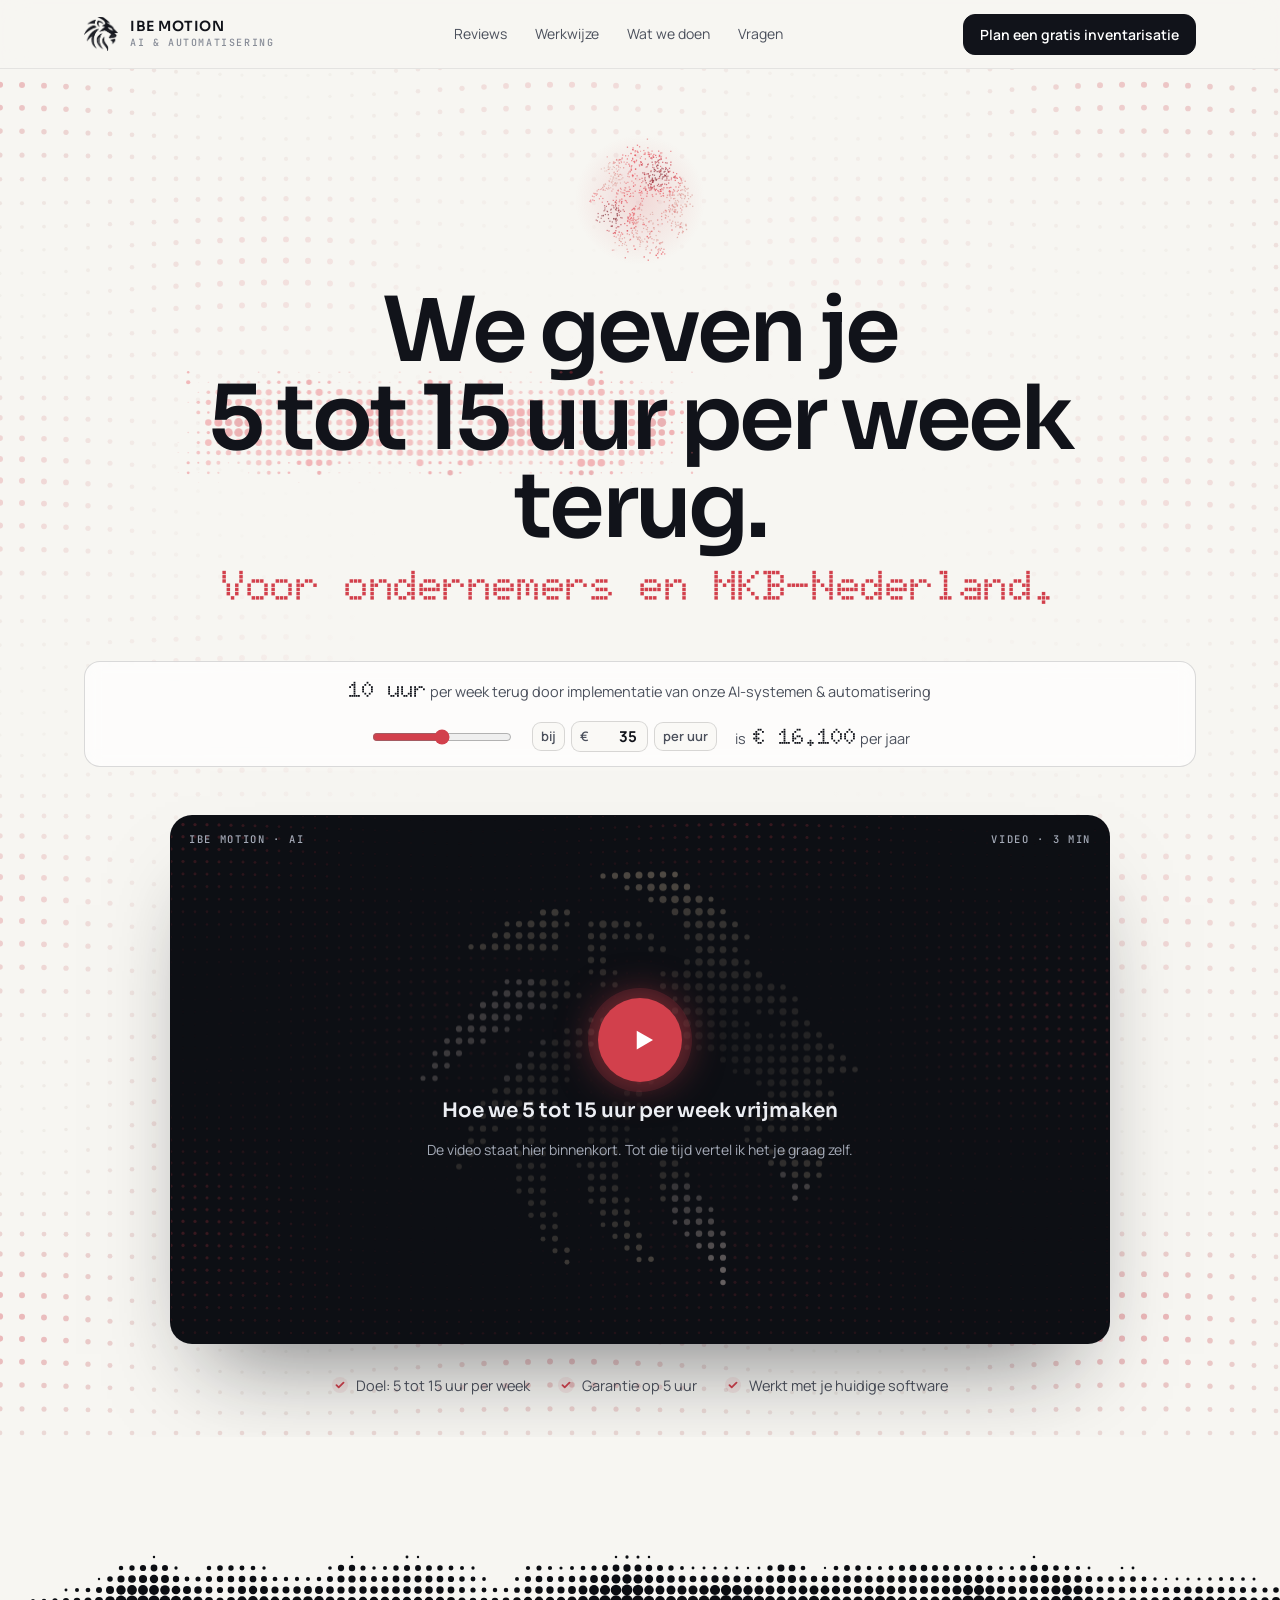
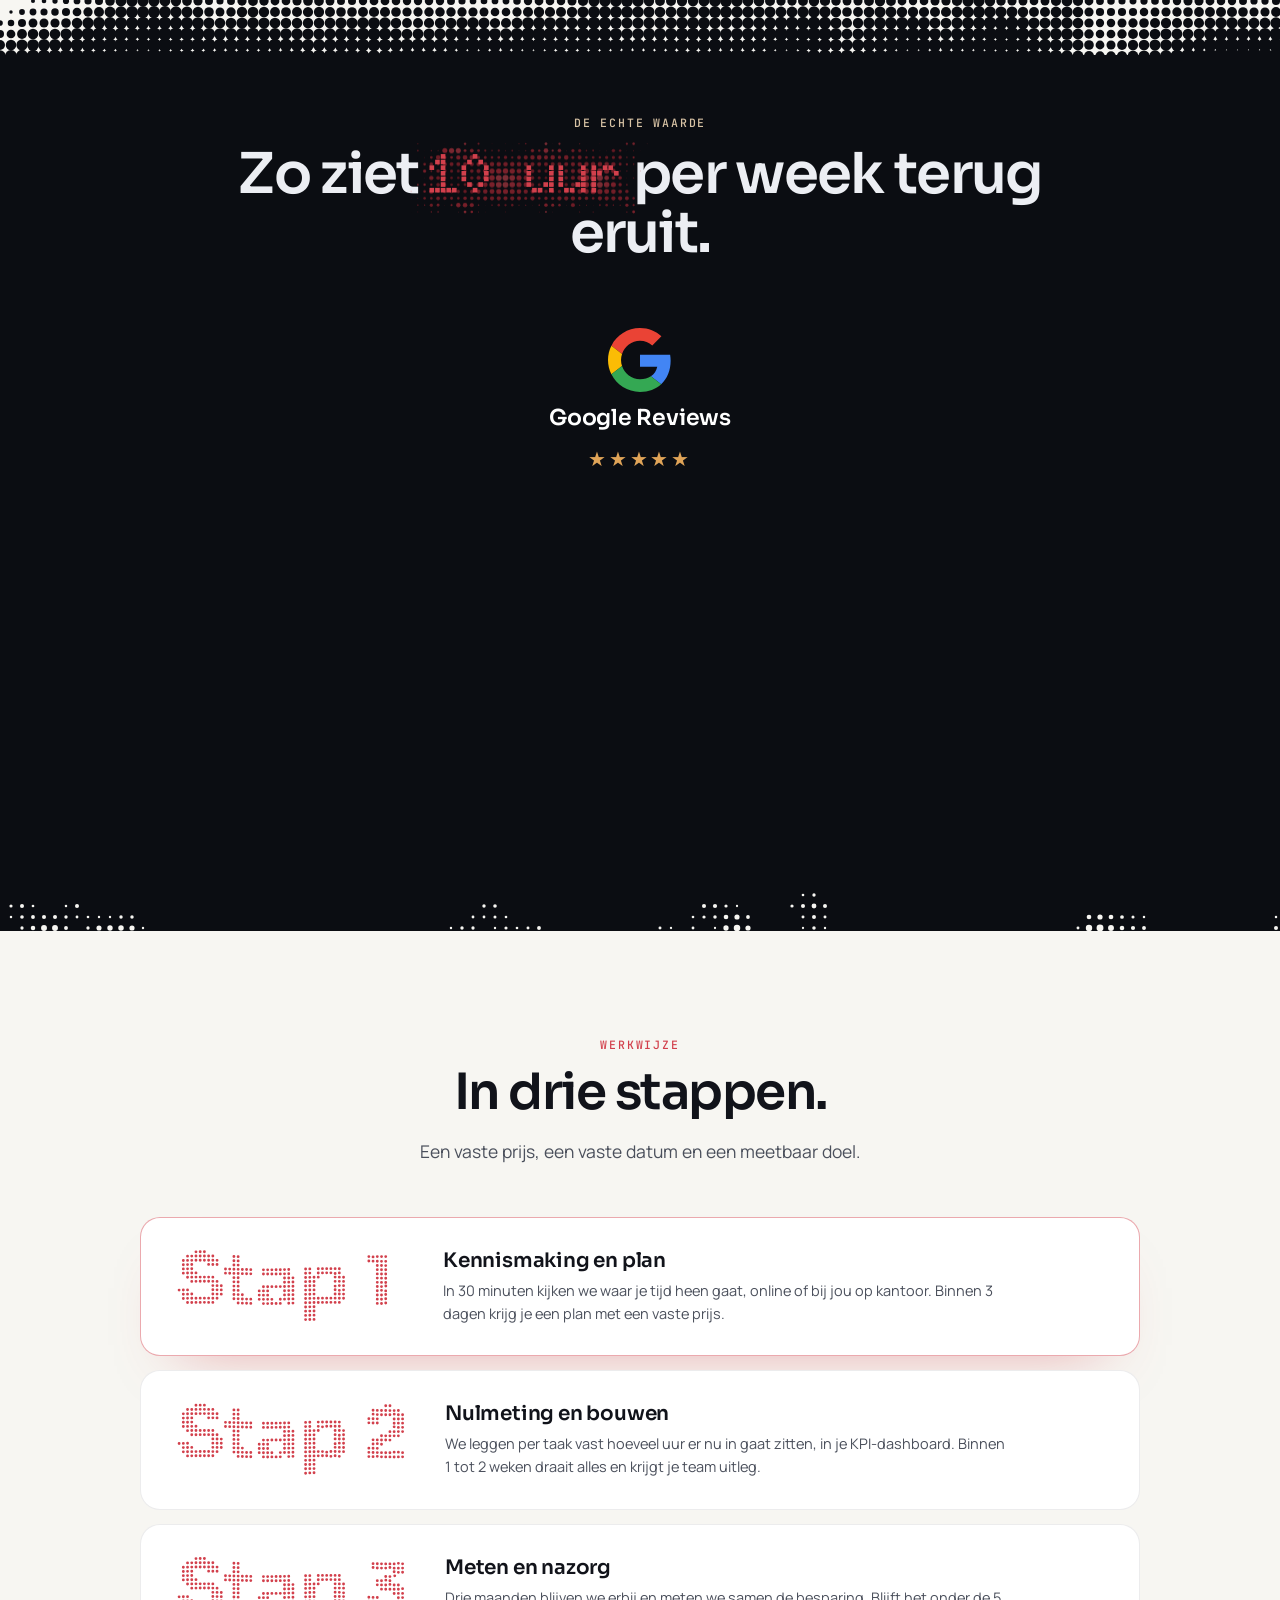
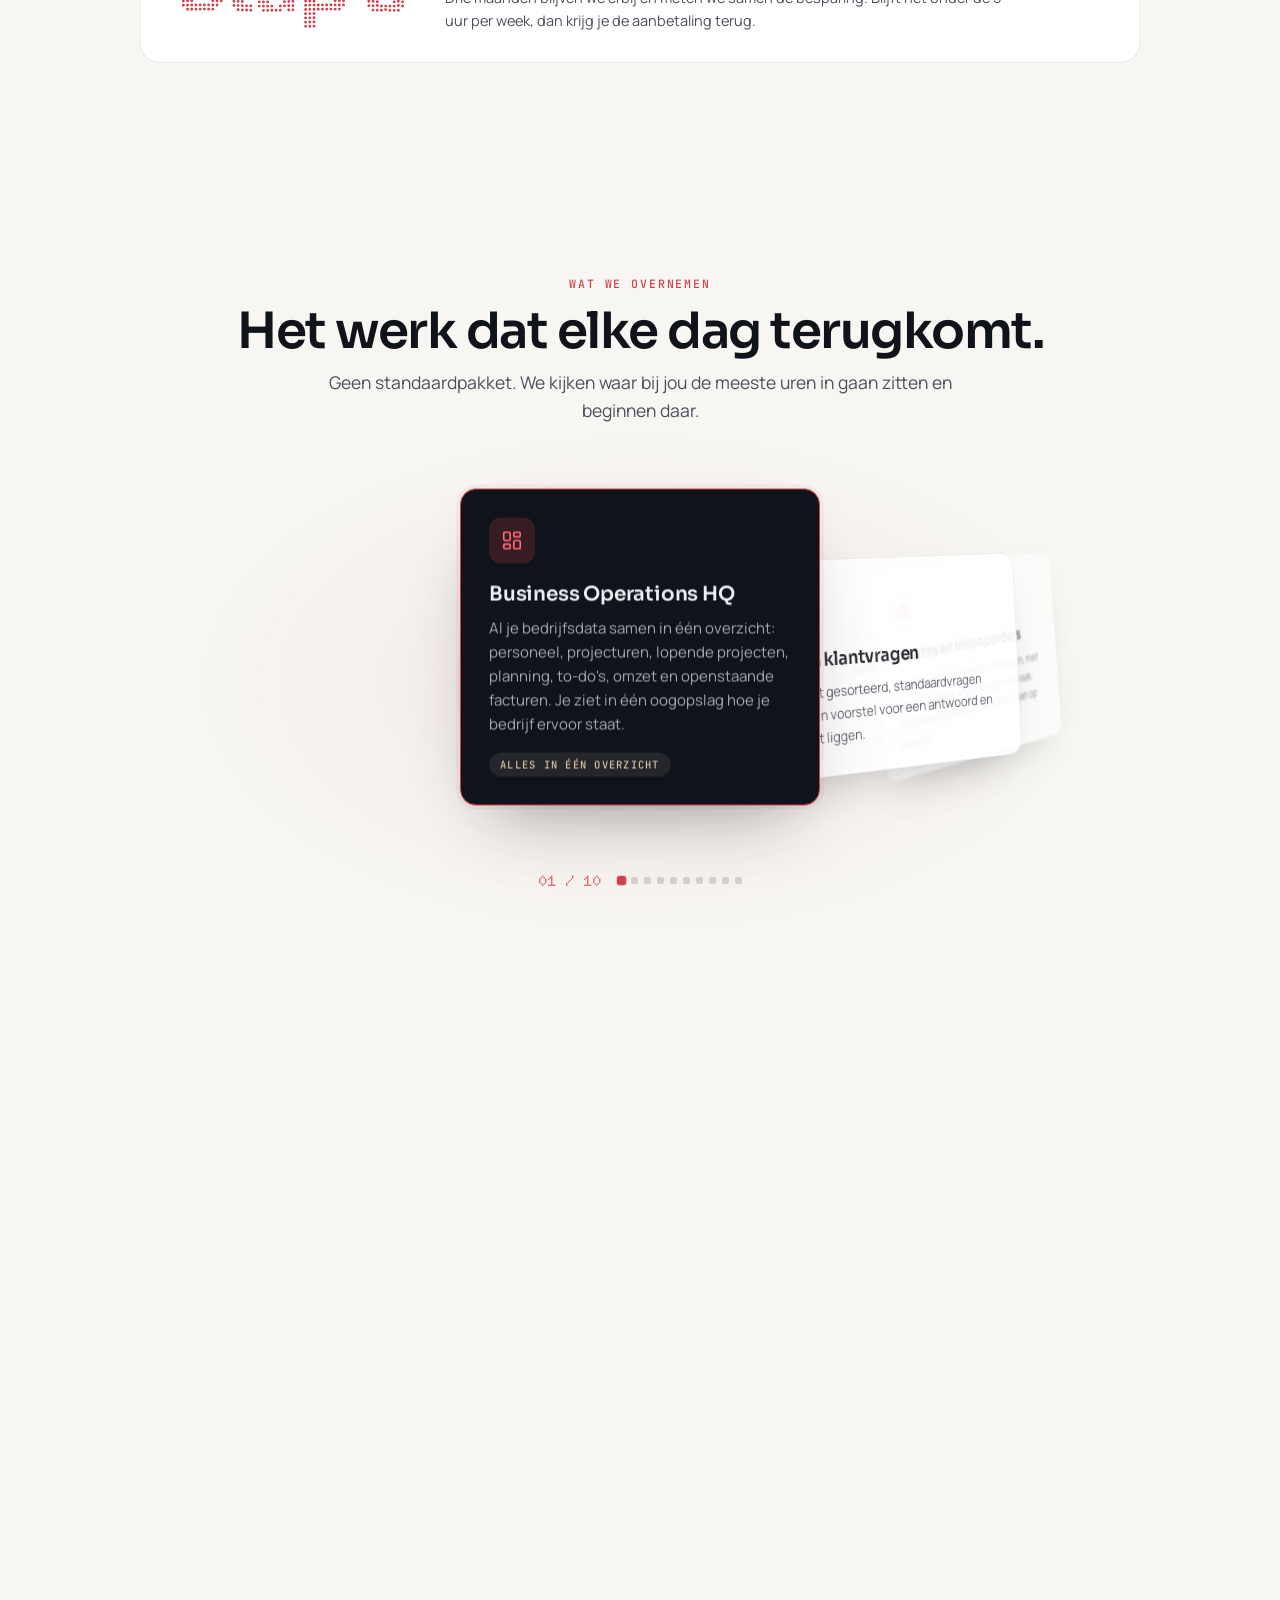
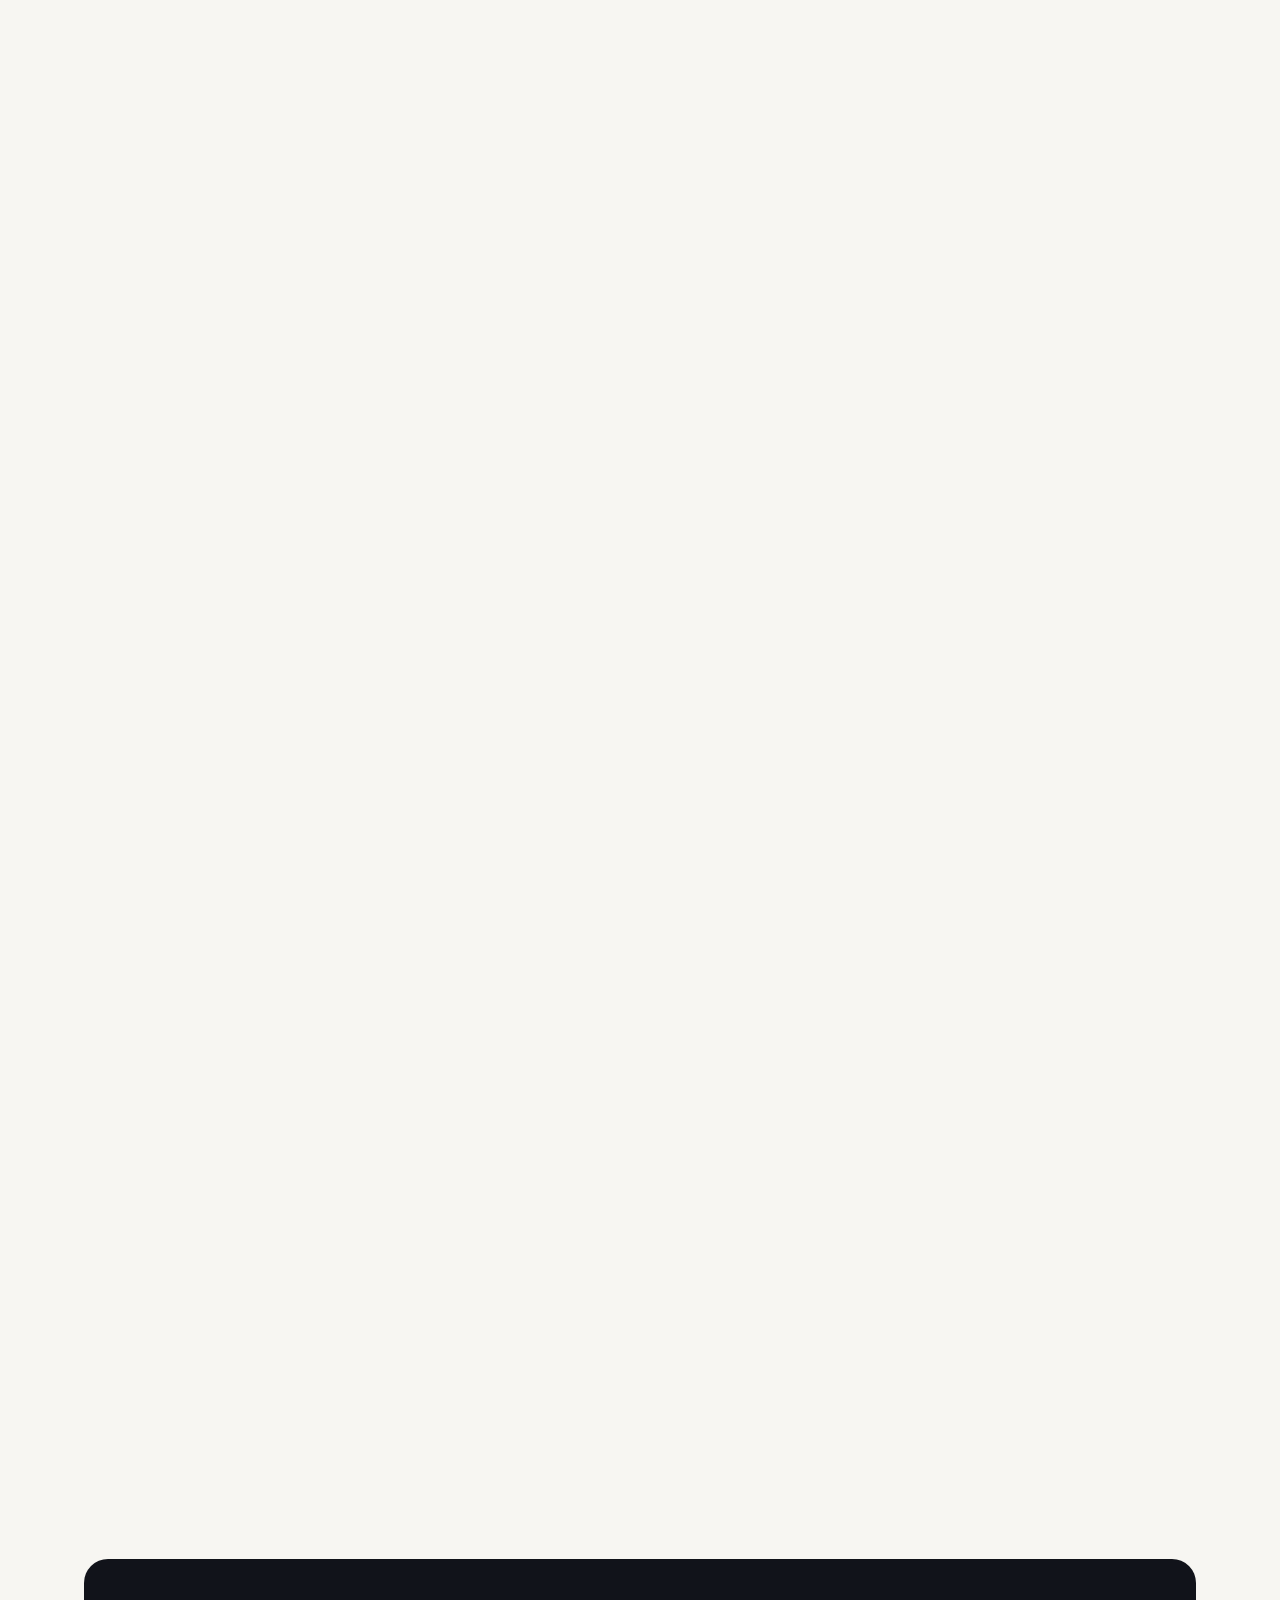
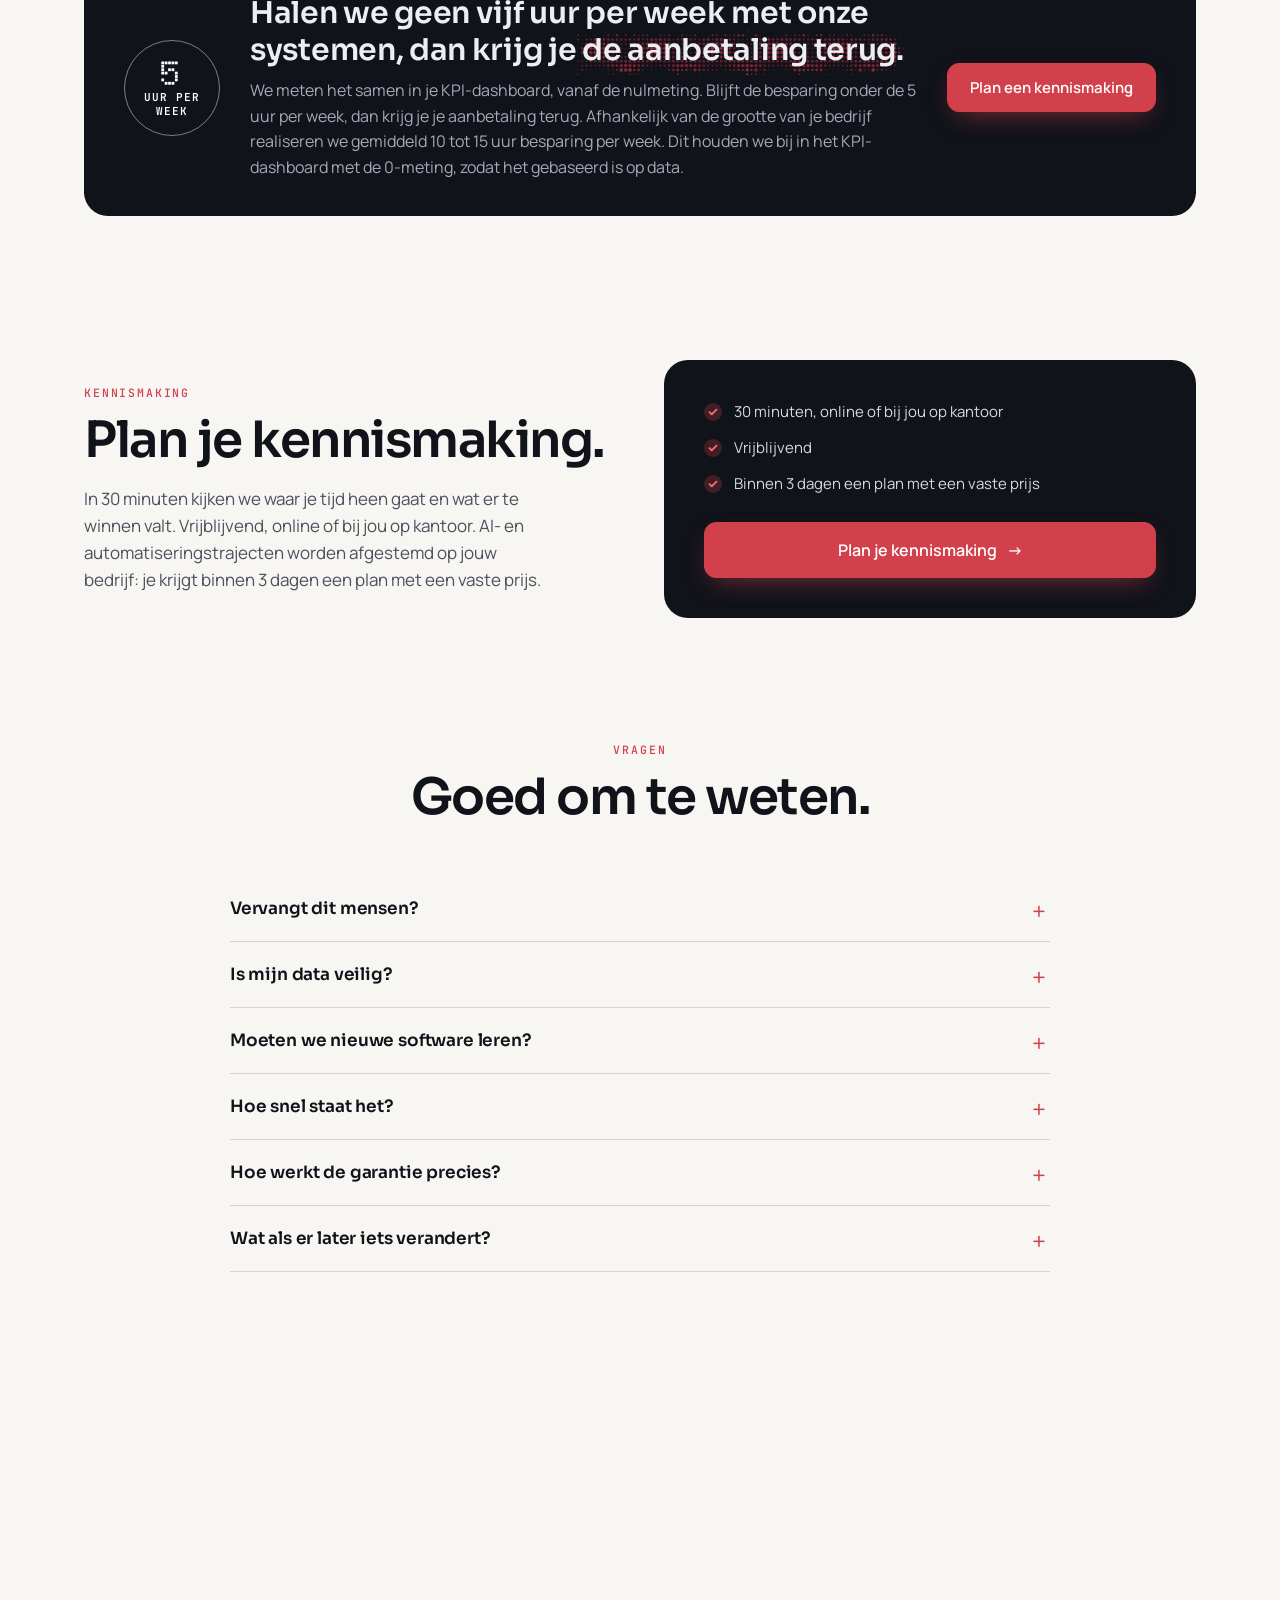
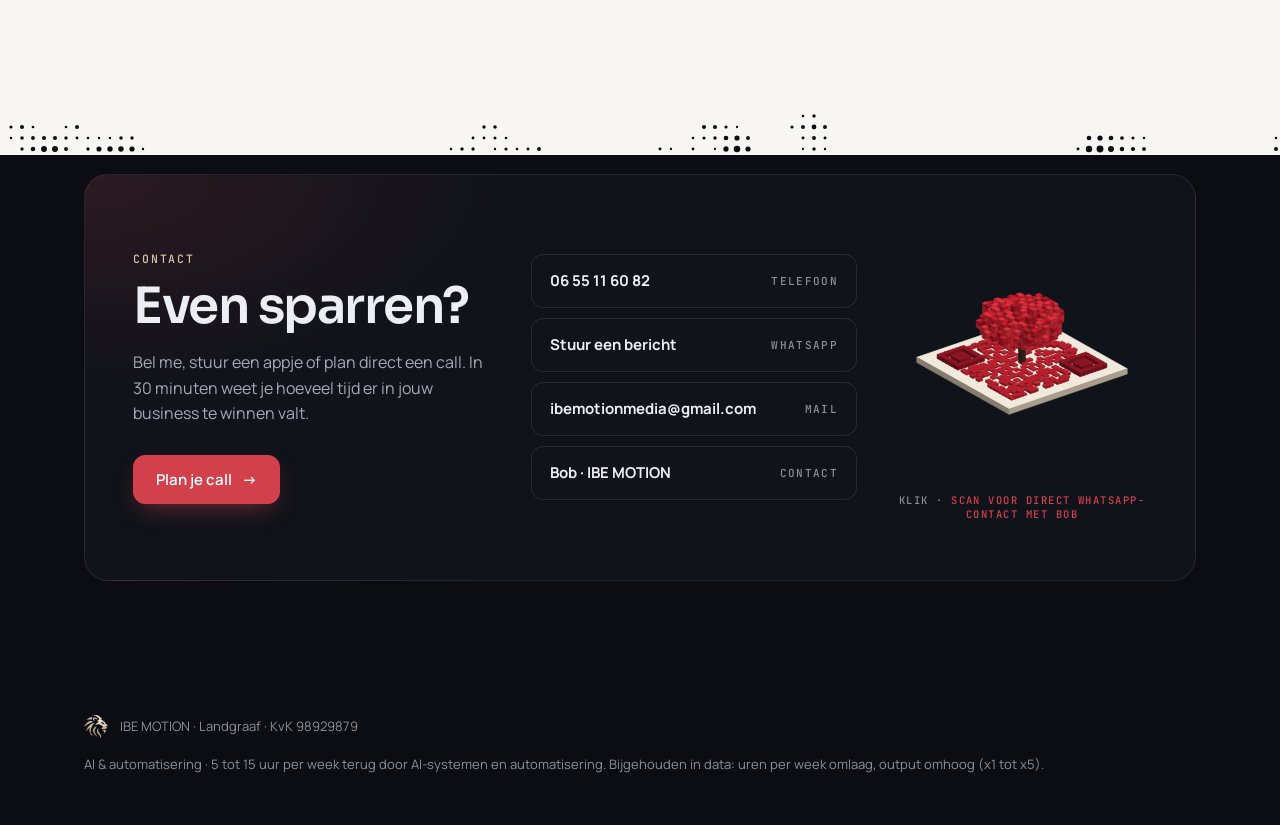
==== ai-preview-2/index.html @ b1b49314 "Preview AI-site variant 1 en 2 (feedback 4 nov)" ====
<!doctype html>
<html lang="nl">
<head>
  <meta charset="utf-8">
  <meta name="robots" content="noindex, nofollow">
  <meta name="viewport" content="width=device-width, initial-scale=1">
  <title data-i="t.title">AI &amp; automatisering · IBE MOTION</title>
  <meta name="description" data-i-attr="content:t.desc" content="We geven je 5 tot 15 uur per week terug, anders betaal je ons niks. IBE MOTION neemt het terugkerende werk op de computer over voor ondernemers en MKB-Nederland.">
  <link rel="icon" type="image/png" href="assets/favicon.png">
  <link rel="apple-touch-icon" href="assets/apple-touch-icon.png">
  <link rel="preconnect" href="https://fonts.googleapis.com">
  <link rel="preconnect" href="https://fonts.gstatic.com" crossorigin>
  <link href="https://fonts.googleapis.com/css2?family=Sora:wght@400;500;600;700&family=Manrope:wght@400;500;600;700&family=Doto:wght@600;800;900&family=JetBrains+Mono:wght@500;600&display=swap" rel="stylesheet">
  <link rel="stylesheet" href="css/ai.css?v=20261104b">
  <link rel="stylesheet" href="css/ibe-form.css?v=20261104b">
  <link rel="stylesheet" href="css/ibe-fx.css?v=20261104b">
</head>
<body>

<nav class="nav">
  <div class="wrap">
    <a class="brand" href="#top" data-land><img src="assets/lion-ink.png" alt=""><span><b>IBE MOTION</b><small data-i="nav.sub">AI &amp; automatisering</small></span></a>
    <div class="nav-links">
      <a href="#waarde">Reviews</a><a href="#werkwijze">Werkwijze</a><a href="#wat">Wat we doen</a><a href="#faq">Vragen</a>
    </div>
    <div class="nav-r">
      <a class="btn primary cta-pulse" href="#start" id="nav-cta" data-land data-i="nav.cta">Plan een gratis inventarisatie</a>
    </div>
  </div>
</nav>

<header class="hero" id="top">
  <canvas id="hero-dots" aria-hidden="true"></canvas>
  <div class="wrap">
    <div class="ibe-morph hero-morph" id="hero-morph" title="Klik voor de volgende vorm" data-i-attr="title:hero.morph" aria-hidden="true"></div>
    <h1 data-i="hero.h1">We geven je <span class="hl">5 tot 15 uur</span> per week terug.</h1>
    <span class="h1b" data-i="hero.h1b">Voor ondernemers en <span style="white-space:nowrap">MKB-Nederland.</span></span>
    <div class="worth" data-land>
      <span class="w-l" data-i="hero.worthL"><b id="w-h">10 uur</b> per week terug door implementatie van onze AI-systemen &amp; automatisering</span>
      <input type="range" min="5" max="15" value="10" id="w-r" aria-label="Uren per week" data-i-attr="aria-label:hero.worthAria" autocomplete="off">
      <label class="w-rate"><span data-i="hero.at">bij</span> <span>€ <input type="number" id="w-rate" value="35" min="0" step="1" inputmode="decimal" autocomplete="off" aria-label="Uurloon in euro" data-i-attr="aria-label:hero.rateAria"></span> <span data-i="hero.perHour">per uur</span></label>
      <span class="w-v" data-i="hero.worthV">is <b id="w-v">€ 16.100</b> per jaar</span>
    </div>
    <div class="vsl" id="vsl" data-land>
      <canvas id="vsl-dots" aria-hidden="true"></canvas>
      <span class="corner">IBE MOTION · AI</span><span class="corner r" id="vsl-len">Video · 3 min</span>
      <div class="vsl-in">
        <button class="play" id="vsl-play" aria-label="Video afspelen" data-i-attr="aria-label:vsl.aria"><svg width="30" height="30" viewBox="0 0 24 24" fill="#fff"><path d="M7 4.5v15l13-7.5z"/></svg></button>
        <b data-i="vsl.title">Hoe we 5 tot 15 uur per week vrijmaken</b>
        <small id="vsl-sub" data-i="vsl.sub">De video staat hier binnenkort. Tot die tijd vertel ik het je graag zelf.</small>
      </div>
    </div>
    <div class="trust">
      <span data-i="trust.1">Doel: 5 tot 15 uur per week</span><span data-i="trust.2">Garantie op 5 uur</span><span data-i="trust.3">Werkt met je huidige software</span>
    </div>
  </div>
</header>

<canvas class="fx-dither" data-top="#f7f6f2" data-bottom="#0b0d12" aria-hidden="true"></canvas>
<section class="dark reviews-sec" id="waarde">
  <div class="wrap">
    <div class="head center rv">
      <p class="kicker" data-i="wk.kicker">De echte waarde</p>
      <h2 class="wk-title" data-i="wk.title">Zo ziet <span class="hl"><em>10 uur</em></span> per week terug eruit.</h2>
    </div>
  </div>
  <!-- Drie rijen reviews die langzaam langsschuiven (links, rechts, links). Inhoud uit js/config.js (reviews), anders voorbeelden. -->
  <div class="reviews" id="reviews" aria-label="Reviews van klanten" data-i-attr="aria-label:rv.aria"></div>
</section>
<canvas class="fx-dither rise" data-mode="rise" data-top="#0b0d12" data-bottom="#f7f6f2" aria-hidden="true"></canvas>

<!-- Variant 2: drie stappen. "Stap 1/2/3" staat als tekst in de HTML en wordt met beweging aan door rode dots gevormd -->
<section id="werkwijze">
  <div class="wrap">
    <div class="head center rv">
      <p class="kicker">Werkwijze</p>
      <h2>In drie stappen.</h2>
      <p class="sub">Een vaste prijs, een vaste datum en een meetbaar doel.</p>
    </div>
    <div class="tiers simple" id="tiers">
      <canvas class="tiers-cv" aria-hidden="true"></canvas>
      <div class="tiers-rail" aria-hidden="true"><i></i></div>
      <div class="tier now">
        <span class="t-node" aria-hidden="true">1</span>
        <div class="t-price"><b class="t-amt">Stap 1</b></div>
        <div class="t-info">
          <h3>Kennismaking en plan</h3>
          <p class="t-d">In 30 minuten kijken we waar je tijd heen gaat, online of bij jou op kantoor. Binnen 3 dagen krijg je een plan met een vaste prijs.</p>
        </div>
      </div>
      <div class="tier">
        <span class="t-node" aria-hidden="true">2</span>
        <div class="t-price"><b class="t-amt">Stap 2</b></div>
        <div class="t-info">
          <h3>Nulmeting en bouwen</h3>
          <p class="t-d">We leggen per taak vast hoeveel uur er nu in gaat zitten, in je KPI-dashboard. Binnen 1 tot 2 weken draait alles en krijgt je team uitleg.</p>
        </div>
      </div>
      <div class="tier">
        <span class="t-node" aria-hidden="true">3</span>
        <div class="t-price"><b class="t-amt">Stap 3</b></div>
        <div class="t-info">
          <h3>Meten en nazorg</h3>
          <p class="t-d">Drie maanden blijven we erbij en meten we samen de besparing. Blijft het onder de 5 uur per week, dan krijg je de aanbetaling terug.</p>
        </div>
      </div>
    </div>
  </div>
</section>

<!-- Wat we overnemen: zonder JS (of met minder beweging) een gewoon raster, anders een draaiende ring die met het scrollen meedraait -->
<section id="wat" class="ring-sec">
  <div class="ring-pin">
    <div class="wrap">
      <div class="head center rv">
        <p class="kicker" data-i="wat.kicker">Wat we overnemen</p>
        <h2 data-i="wat.title">Het werk dat elke dag terugkomt.</h2>
        <p class="sub" data-i="wat.sub">Geen standaardpakket. We kijken waar bij jou de meeste uren in gaan zitten en beginnen daar.</p>
      </div>
      <div class="ring" id="ring">
        <div class="grid g3 ring-cards">
          <div class="card hq rv"><div class="ico"><svg viewBox="0 0 24 24" fill="none" stroke="currentColor" stroke-width="1.8"><rect x="3" y="3" width="7" height="9" rx="1.5"/><rect x="14" y="3" width="7" height="5" rx="1.5"/><rect x="14" y="12" width="7" height="9" rx="1.5"/><rect x="3" y="16" width="7" height="5" rx="1.5"/></svg></div><h3>Business Operations HQ</h3><p data-i="wat.hq">Al je bedrijfsdata samen in één overzicht: personeel, projecturen, lopende projecten, planning, to-do's, omzet en openstaande facturen. Je ziet in één oogopslag hoe je bedrijf ervoor staat.</p><span class="tag" data-i="wat.hqTag">Alles in één overzicht</span></div>
          <div class="card rv"><div class="ico"><svg viewBox="0 0 24 24" fill="none" stroke="currentColor" stroke-width="1.8"><rect x="3" y="5" width="18" height="14" rx="2"/><path d="m3 7 9 6 9-6"/></svg></div><h3 data-i="wat.mailT">Mail en klantvragen</h3><p data-i="wat.mail">Mail wordt gesorteerd, standaardvragen krijgen een voorstel voor een antwoord en niets blijft liggen.</p></div>
          <div class="card rv"><div class="ico"><svg viewBox="0 0 24 24" fill="none" stroke="currentColor" stroke-width="1.8"><path d="M14 3H6a2 2 0 0 0-2 2v14a2 2 0 0 0 2 2h12a2 2 0 0 0 2-2V9z"/><path d="M14 3v6h6M8 13h8M8 17h5"/></svg></div><h3 data-i="wat.offT">Offertes en inkooporders</h3><p data-i="wat.off">Van aanvraag naar offerte in minuten, met de juiste prijzen en jullie eigen opmaak. Inkooporders bij je leveranciers staan op tijd klaar.</p></div>
          <div class="card rv"><div class="ico"><svg viewBox="0 0 24 24" fill="none" stroke="currentColor" stroke-width="1.8"><path d="M4 19V5M4 19h16M8 15l3-4 3 2 5-6"/></svg></div><h3 data-i="wat.admT">Administratie en facturen</h3><p data-i="wat.adm">Bonnetjes, facturen en betalingen worden verwerkt en klaargezet in je boekhouding.</p></div>
          <div class="card rv"><div class="ico"><svg viewBox="0 0 24 24" fill="none" stroke="currentColor" stroke-width="1.8"><rect x="3" y="4" width="18" height="17" rx="2"/><path d="M3 9h18M8 2v4M16 2v4"/></svg></div><h3 data-i="wat.planT">Planning en afspraken</h3><p data-i="wat.plan">Afspraken, herinneringen en roosters die zichzelf bijwerken, zonder heen en weer mailen.</p></div>
          <div class="card rv"><div class="ico"><svg viewBox="0 0 24 24" fill="none" stroke="currentColor" stroke-width="1.8"><path d="M3 3v18h18"/><rect x="7" y="11" width="3" height="6"/><rect x="12" y="7" width="3" height="10"/><rect x="17" y="13" width="3" height="4"/></svg></div><h3 data-i="wat.repT">Rapportages en overzichten</h3><p data-i="wat.rep">De cijfers die je elke week bij elkaar zoekt, staan elke maandag vanzelf klaar.</p></div>
          <div class="card rv"><div class="ico"><svg viewBox="0 0 24 24" fill="none" stroke="currentColor" stroke-width="1.8"><circle cx="6" cy="12" r="3"/><circle cx="18" cy="6" r="3"/><circle cx="18" cy="18" r="3"/><path d="m8.6 10.6 6.8-3.2M8.6 13.4l6.8 3.2"/></svg></div><h3 data-i="wat.kopT">Koppelingen</h3><p data-i="wat.kop">Je systemen praten met elkaar. Geen overtypen meer van het ene programma in het andere.</p><span class="tag" data-i="wat.kopTag">Werkt met wat je al hebt</span></div>
          <div class="card rv"><div class="ico"><svg viewBox="0 0 24 24" fill="none" stroke="currentColor" stroke-width="1.8"><path d="M12 3l2.4 4.9 5.4.8-3.9 3.8.9 5.4-4.8-2.5-4.8 2.5.9-5.4L4.2 8.7l5.4-.8z"/></svg></div><h3 data-i="wat.cusT">Maatwerk</h3><p data-i="wat.cus">We kijken wat voor jouw bedrijf het meeste waard is en bouwen precies dat. Een eigen klantportaal, een tool voor je werkvloer of iets wat nog niemand heeft.</p><span class="tag" data-i="wat.cusTag">Custom werk</span></div>
          <div class="card rv"><div class="ico"><svg viewBox="0 0 24 24" fill="none" stroke="currentColor" stroke-width="1.8"><rect x="3" y="4" width="18" height="13" rx="2"/><path d="M8 21h8M12 17v4M9 9.5h6M9 12.5h4"/></svg></div><h3 data-i="wat.swT">Eigen software in plaats van abonnementen</h3><p data-i="wat.sw">Betaal je elke maand voor software waar je maar een deel van gebruikt? Wij bouwen het na, precies zoals jullie werken. Zo bespaar je op de abonnementskosten.</p><span class="tag" data-i="wat.swTag">Bespaart abonnementskosten</span></div>
          <div class="card rv"><div class="ico"><svg viewBox="0 0 24 24" fill="none" stroke="currentColor" stroke-width="1.8"><rect x="5" y="8" width="14" height="11" rx="3"/><path d="M12 8V4M9.5 13h.01M14.5 13h.01M9.5 16h5M3 12v3M21 12v3"/><circle cx="12" cy="3.5" r="1"/></svg></div><h3 data-i="wat.agT">AI-agents die zelf werken</h3><p data-i="wat.ag">Digitale collega's die taken echt uit handen nemen. Ze lezen mee, beslissen binnen jouw regels en voeren het werk zelf uit, ook buiten kantooruren.</p><span class="tag" data-i="wat.agTag">Werkt autonoom</span></div>
        </div>
      </div>
      <div class="ring-meta" aria-hidden="true"><span class="ring-n" id="ring-n">01 / 09</span><div class="ring-dots" id="ring-dots"></div></div>
    </div>
  </div>
</section>

<section style="padding-top:20px">
  <div class="wrap">
    <div class="guarantee rv" data-land>
      <div class="seal"><span data-i="gar.seal"><b>5</b>UUR PER<br>WEEK</span></div>
      <div>
        <h3 data-i="gar.title">Halen we geen vijf uur per week met onze systemen, dan krijg je <span class="hl">de aanbetaling terug</span>.</h3>
        <p data-i="gar.text">We meten het samen in je KPI-dashboard, vanaf de nulmeting. Blijft de besparing onder de 5 uur per week, dan krijg je je aanbetaling terug. Afhankelijk van de grootte van je bedrijf realiseren we gemiddeld 10 tot 15 uur besparing per week. Dit houden we bij in het KPI-dashboard met de 0-meting, zodat het gebaseerd is op data.</p>
      </div>
      <a class="btn red" href="#start" data-i="hero.cta2">Plan een kennismaking</a>
    </div>
  </div>
</section>

<section id="start" style="padding-top:40px">
  <div class="wrap kn-grid">
    <div class="rv">
      <p class="kicker" data-i="st.kicker">Kennismaking</p>
      <h2 data-i="st.title">Plan je kennismaking.</h2>
      <p class="dim kn-text" data-i="st.sub">In 30 minuten kijken we waar je tijd heen gaat en wat er te winnen valt. Vrijblijvend, online of bij jou op kantoor. AI- en automatiseringstrajecten worden afgestemd op jouw bedrijf: je krijgt binnen 3 dagen een plan met een vaste prijs.</p>
    </div>
    <div class="kn-card rv" data-land>
      <ul>
        <li data-i="st.1">30 minuten, online of bij jou op kantoor</li>
        <li data-i="st.2">Vrijblijvend</li>
        <li data-i="st.3">Binnen 3 dagen een plan met een vaste prijs</li>
      </ul>
      <a class="btn red" href="#" data-call><span data-i="st.btn">Plan je kennismaking</span> <span class="arr">→</span></a>
    </div>
  </div>
</section>

<section id="faq" style="padding-top:20px">
  <div class="wrap">
    <div class="head center rv"><p class="kicker" data-i="fq.kicker">Vragen</p><h2 data-i="fq.title">Goed om te weten.</h2></div>
    <div class="faq rv">
      <details><summary data-i="fq.1q">Vervangt dit mensen?</summary><p data-i="fq.1a">Het werk verschuift. We nemen taken over, geen banen: je team houdt tijd over voor werk waar ze echt verschil maken, zoals klanten, kwaliteit en nieuwe ideeën. Hoe je die uren inzet, bepaal jij. Dat bespreken we eerlijk in de kennismaking.</p></details>
      <details><summary data-i="fq.2q">Is mijn data veilig?</summary><p data-i="fq.2a">We werken in jullie eigen accounts en systemen, met alleen de toegang die nodig is. Na de oplevering kun je die toegang intrekken. Gevoelige gegevens bespreken we vooraf in de onboarding.</p></details>
      <details><summary data-i="fq.3q">Moeten we nieuwe software leren?</summary><p data-i="fq.3a">Een beetje, en dat gaat sneller dan je denkt. We bouwen op wat jullie al gebruiken, zoals je mail, je boekhouding en je planning. Wel leren we je team werken met de AI-systemen die we neerzetten. Dat doen we heel interactief, samen achter de computer, en met mijn hulp heb je het snel onder de knie.</p></details>
      <details><summary data-i="fq.4q">Hoe snel staat het?</summary><p data-i="fq.4a">Na de onboarding prikken we een vaste datum. Alle systemen lopen binnen een tot twee weken. Daarna lopen nazorg en client success nog 3 maanden door, zodat alles blijft werken zoals bedoeld en je team er echt mee uit de voeten kan.</p></details>
      <details><summary data-i="fq.5q">Hoe werkt de garantie precies?</summary><p data-i="fq.5a">We leggen vooraf een nulmeting vast per taak. Na de oplevering meten we samen in je KPI-dashboard. Blijft de besparing onder de 5 uur per week, dan krijg je je aanbetaling terug.</p></details>
      <details><summary data-i="fq.6q">Wat als er later iets verandert?</summary><p data-i="fq.6a">Dan passen we het aan. Je kunt me altijd bereiken voor vragen en kleine wijzigingen, en grotere uitbreidingen spreken we vooraf met een vaste prijs af. De ontwikkelingen rond deze technologie gaan hard. We houden contact en houden jullie op de hoogte van wat er nieuw is. Verandert er iets wat invloed heeft op de systemen die we voor jullie gebouwd hebben, dan hoor je dat van ons.</p></details>
    </div>
  </div>
</section>

<canvas class="fx-dither rise" data-mode="rise" data-top="#f7f6f2" data-bottom="#0b0d12" aria-hidden="true"></canvas>
<div class="end-band dark">
<section style="padding-top:20px">
  <div class="wrap">
    <div class="contact has-qr rv" data-land>
      <div>
        <p class="kicker">Contact</p>
        <h2 data-i="ct.title">Even sparren?</h2>
        <p class="dim" data-i="ct.sub">Bel me, stuur een appje of plan direct een call. In 30 minuten weet je hoeveel tijd er in jouw business te winnen valt.</p>
        <a class="btn red" href="#" data-call style="margin-top:12px"><span data-i="ct.call">Plan je call</span> <span class="arr">→</span></a>
      </div>
      <div class="contact-list">
        <a data-c="tel" href="#"><b></b><span data-i="ct.tel">Telefoon</span></a>
        <a data-c="wa" href="#" target="_blank" rel="noopener"><b data-i="ct.wa">Stuur een bericht</b><span>WhatsApp</span></a>
        <a data-c="mail" href="#"><b></b><span>Mail</span></a>
        <div><b>Bob · IBE MOTION</b><span>Contact</span></div>
      </div>
      <div class="qr-tree" id="qr-tree" data-hint="kort"><canvas aria-label="QR-code naar WhatsApp"></canvas><p class="qr-hint" data-i="ct.qr">Klik · <b>scan voor direct WhatsApp-contact met Bob</b></p></div>
    </div>
  </div>
</section>

<footer>
  <div class="wrap">
    <span style="display:flex;align-items:center;gap:12px"><img src="assets/lion-gold.png" alt="">IBE MOTION · Landgraaf · KvK 98929879</span>
    <span data-i="ft.line">AI &amp; automatisering · 5 tot 15 uur per week terug door AI-systemen en automatisering. Bijgehouden in data: uren per week omlaag, output omhoog (x1 tot x5).</span>
  </div>
</footer>
</div>

<script src="js/config.js?v=20261104b"></script>
<script src="js/en.js?v=20261104b"></script>
<script src="js/i18n.js?v=20261104b"></script>
<script src="js/lion-mask.js?v=20261104b"></script>
<script src="js/ibe-dots.js?v=20261104b"></script>
<script src="js/ibe-fx.js?v=20261104b"></script>
<script src="js/ibe-qr.js?v=20261104b"></script>
<script src="js/jspdf.umd.min.js?v=20261104b"></script>
<script src="js/ibe-form.js?v=20261104b"></script>
<script>
const T = IBEI18n.t; // T('Nederlands', 'English')


window.__formData = null; // de intake staat niet meer op deze pagina; onboarding.html heeft zijn eigen formulier
</script>
<script src="js/ai.js?v=20261104b"></script>
</body>
</html>
---- ai-preview-2/css/ai.css ----
/* IBE MOTION · AI-implementatie (licht: papier, inkt, leeuwrood en zand) */
:root {
  --bg: #f7f6f2;
  --bg-2: #efede6;
  --paper: #ffffff;
  --panel: #ffffff;
  --panel-2: #f3f1eb;
  --field: #faf9f6;
  --line: rgba(17, 19, 26, 0.08);
  --line-2: rgba(17, 19, 26, 0.15);
  --text: #11131a;
  --text-2: #4b505c;
  --muted: #868b96;
  --ink: #11131a;
  --accent: #d2404c;
  --accent-rgb: 210, 64, 76;
  --accent-2: #9c7c55;
  --sand: #d8c3a5;
  --accent-soft: rgba(210, 64, 76, 0.09);
  --green: #1f9d5c;
  --radius: 16px;
  --font: 'Manrope', -apple-system, BlinkMacSystemFont, 'Segoe UI', sans-serif;
  --font-display: 'Sora', 'Manrope', sans-serif;
  --font-mono: 'JetBrains Mono', ui-monospace, 'SF Mono', Menlo, monospace;
  --font-num: 'Doto', 'JetBrains Mono', monospace; /* letters van dots, net als de leeuw: alleen voor grote cijfers en het accentwoord */
  --max: 1160px;
  --shadow: 0 30px 60px -36px rgba(17, 19, 26, 0.28);
}
* { box-sizing: border-box; }
html { scroll-behavior: smooth; }
body { margin: 0; background: var(--bg); color: var(--text); font: 16px/1.6 var(--font); -webkit-font-smoothing: antialiased; }
::selection { background: rgba(var(--accent-rgb), 0.2); }
img, video { max-width: 100%; display: block; }
a { color: inherit; }
.wrap { max-width: var(--max); margin: 0 auto; padding: 0 24px; }

.btn { display: inline-flex; align-items: center; justify-content: center; gap: 10px; padding: 13px 22px; border-radius: 12px; border: 1px solid var(--line-2); background: var(--paper); color: var(--text); font: 600 15px var(--font); text-decoration: none; cursor: pointer; transition: transform .15s, background .2s, border-color .2s, box-shadow .2s; }
.btn:hover { border-color: rgba(17,19,26,0.3); transform: translateY(-1px); }
.btn.primary { background: var(--ink); border-color: var(--ink); color: #fff; }
.btn.primary:hover { background: #262a35; }
.btn.red { background: var(--accent); border-color: var(--accent); color: #fff; box-shadow: 0 10px 26px -10px rgba(var(--accent-rgb), 0.6); }
.btn.red:hover { background: #bd3542; }
.btn.ghost { background: none; border-color: transparent; color: var(--text-2); }
.btn.ghost:hover { color: var(--text); background: var(--panel-2); }
.btn .arr { transition: transform .2s; }
.btn:hover .arr { transform: translateX(3px); }

.nav { position: sticky; top: 0; z-index: 50; background: rgba(247,246,242,0.82); backdrop-filter: blur(14px); -webkit-backdrop-filter: blur(14px); border-bottom: 1px solid var(--line); }
.nav .wrap { display: flex; align-items: center; justify-content: space-between; height: 68px; gap: 20px; }
.brand { display: flex; align-items: center; gap: 12px; text-decoration: none; }
.brand img { width: 34px; height: 34px; object-fit: contain; }
.brand b { display: block; font: 600 14px/1.1 var(--font-display); letter-spacing: .04em; }
.brand small { display: block; font: 500 10px/1.2 var(--font-mono); color: var(--muted); letter-spacing: .16em; text-transform: uppercase; margin-top: 3px; }
.nav-links { display: flex; gap: 4px; }
.nav-links a { color: var(--text-2); text-decoration: none; font-size: 14px; padding: 8px 12px; border-radius: 9px; }
.nav-links a:hover { color: var(--text); background: var(--panel-2); }
.nav .btn { padding: 10px 16px; font-size: 14px; }

.hero { position: relative; overflow: hidden; padding: 70px 0 40px; }
.hero canvas { position: absolute; inset: 0; width: 100%; height: 100%; opacity: .9; }
.hero::after { content: ""; position: absolute; inset: 0; pointer-events: none; background: radial-gradient(70% 60% at 50% 40%, var(--bg) 30%, rgba(247,246,242,0.6) 60%, rgba(247,246,242,0) 100%); }
.hero .wrap { position: relative; z-index: 2; text-align: center; }
.eyebrow { display: inline-flex; align-items: center; gap: 10px; font: 500 11.5px var(--font-mono); letter-spacing: .16em; text-transform: uppercase; color: var(--accent-2); margin-bottom: 22px; border: 1px solid var(--line-2); border-radius: 99px; padding: 7px 14px; background: rgba(255,255,255,0.7); }
.eyebrow::before { content: ""; width: 7px; height: 7px; border-radius: 50%; background: var(--accent); }
.hero h1 { font: 600 clamp(44px, 7vw, 92px)/0.98 var(--font-display); letter-spacing: -.04em; margin: 0 auto 12px; max-width: 900px; }
.hero .h1b { display: block; font: 800 clamp(24px, 3.3vw, 44px)/1.15 var(--font-num); letter-spacing: -.01em; color: var(--accent); margin-bottom: 24px; }
.hero .hero-morph { width: 170px; margin: -24px auto 2px; }
.worth { display: inline-flex; align-items: center; gap: 18px; flex-wrap: wrap; justify-content: center; margin: 26px auto 0; padding: 14px 20px; border: 1px solid var(--line-2); border-radius: 16px; background: rgba(255,255,255,.7); backdrop-filter: blur(8px); -webkit-backdrop-filter: blur(8px); font-size: 14.5px; color: var(--text-2); }
.worth b { font: 800 22px var(--font-num); color: var(--text); }
.w-rate { display: inline-flex; align-items: center; gap: 6px; color: var(--muted); font-size: 13px; }
.w-rate span { display: inline-flex; align-items: center; gap: 4px; border: 1px solid var(--line-2); border-radius: 9px; padding: 3px 8px; background: var(--field); color: var(--text-2); font-weight: 600; }
.w-rate input { width: 46px; border: 0; background: none; outline: none; font: 700 15px var(--font); color: var(--text); text-align: right; -moz-appearance: textfield; }
.w-rate input::-webkit-inner-spin-button, .w-rate input::-webkit-outer-spin-button { -webkit-appearance: none; margin: 0; }
.w-rate span:focus-within { border-color: var(--accent); }
.hero .eyebrow { font: 800 14px/1.2 var(--font-num); letter-spacing: .04em; color: var(--accent); }
.hero .eyebrow::before { display: none; }
.worth input[type=range] { width: 140px; }
.worth .w-l { flex-basis: 100%; text-align: center; } /* zin bovenaan, schuif + uurloon + waarde eronder */
.worth .w-v b { margin-left: 4px; }
.worth a { color: var(--accent); font-weight: 700; text-decoration: none; white-space: nowrap; }
.worth a:hover { text-decoration: underline; }
.hero .lead { font-size: clamp(17px, 1.6vw, 19.5px); color: var(--text-2); max-width: 640px; margin: 0 auto 12px; }
.hero .lead-note { margin: 0 auto 30px; max-width: 640px; font-size: clamp(17px, 1.6vw, 19.5px); color: var(--text-2); } /* zelfde opmaak als de tekst erboven */
.hero .cta { display: flex; gap: 12px; flex-wrap: wrap; justify-content: center; }

/* VSL */
.vsl { position: relative; max-width: 940px; margin: 48px auto 0; aspect-ratio: 16 / 9; border-radius: 22px; overflow: hidden; background: #0d0f14; box-shadow: 0 50px 90px -40px rgba(17,19,26,0.55); border: 1px solid rgba(17,19,26,0.2); }
.vsl canvas { position: absolute; inset: 0; width: 100%; height: 100%; opacity: .55; }
.vsl .vsl-in { position: absolute; inset: 0; background: radial-gradient(closest-side, rgba(13,15,20,0.88), rgba(13,15,20,0.55) 60%, rgba(13,15,20,0)); display: flex; flex-direction: column; align-items: center; justify-content: center; gap: 16px; color: #eceef3; text-align: center; padding: 20px; }
.vsl .play { width: 84px; height: 84px; border-radius: 50%; border: 0; background: var(--accent); display: grid; place-items: center; cursor: pointer; box-shadow: 0 0 0 10px rgba(var(--accent-rgb), 0.18), 0 0 40px rgba(var(--accent-rgb), 0.6); transition: transform .2s; }
.vsl .play:hover { transform: scale(1.06); }
.vsl .play svg { margin-left: 5px; }
.vsl b { font: 600 20px var(--font-display); }
.vsl small { color: #a4aab7; font-size: 14px; }
.vsl .corner { position: absolute; top: 16px; left: 18px; font: 500 10.5px var(--font-mono); letter-spacing: .16em; color: #a4aab7; text-transform: uppercase; }
.vsl .corner.r { left: auto; right: 18px; }
.vsl video, .vsl iframe { position: absolute; inset: 0; width: 100%; height: 100%; border: 0; background: #000; }
.trust { display: flex; justify-content: center; gap: 28px; flex-wrap: wrap; margin-top: 30px; color: var(--text-2); font-size: 14.5px; }
.trust span { display: flex; align-items: center; gap: 8px; }
.trust span::before { content: ""; width: 16px; height: 16px; border-radius: 50%; background: var(--accent-soft) url("data:image/svg+xml,%3Csvg xmlns='http://www.w3.org/2000/svg' viewBox='0 0 16 16'%3E%3Cpath d='M4.5 8.2l2.2 2.2 4.8-4.8' fill='none' stroke='%23d2404c' stroke-width='1.8' stroke-linecap='round' stroke-linejoin='round'/%3E%3C/svg%3E") center/16px no-repeat; }

section { padding: 104px 0; position: relative; }
.kicker { font: 500 11.5px var(--font-mono); letter-spacing: .16em; text-transform: uppercase; color: var(--accent); margin: 0 0 14px; }
h2 { font: 600 clamp(30px, 4vw, 50px)/1.05 var(--font-display); letter-spacing: -.03em; margin: 0 0 18px; }
h3 { font: 600 20px/1.25 var(--font-display); letter-spacing: -.01em; margin: 0 0 10px; }
.sub { color: var(--text-2); font-size: 17.5px; max-width: 640px; margin: 0; }
.head { margin-bottom: 52px; }
.head.center { text-align: center; }
.head.center .sub { margin: 0 auto; }
.dim { color: var(--text-2); }
.muted { color: var(--muted); }
.dark { background: #0b0d12; color: #eceef3; }
.dark .sub, .dark .dim { color: #a4aab7; }
.dark .kicker { color: var(--sand); }

/* tijd is vormbaar */
.shape { display: grid; grid-template-columns: 1fr 1.15fr; gap: 64px; align-items: center; }
.shape .big { font: 600 clamp(34px, 4.6vw, 60px)/1.02 var(--font-display); letter-spacing: -.035em; margin: 0 0 22px; }
.shape .big em { font-style: normal; color: var(--sand); }
.mold { background: rgba(255,255,255,0.03); border: 1px solid rgba(255,255,255,0.08); border-radius: 22px; padding: 28px; }
.mold-top { display: flex; justify-content: space-between; align-items: baseline; margin-bottom: 18px; }
.mold-top b { font: 600 42px/1 var(--font-display); letter-spacing: -.03em; }
.mold-top span { color: #a4aab7; font-size: 14px; }
.mold-bar { display: flex; height: 54px; border-radius: 12px; overflow: hidden; gap: 3px; margin-bottom: 22px; }
.mold-bar i { display: flex; align-items: center; justify-content: center; font: 600 12px var(--font-mono); color: #fff; transition: flex-grow .35s ease; min-width: 0; overflow: hidden; white-space: nowrap; }
.mold-row { display: grid; grid-template-columns: 14px 120px 1fr 52px; gap: 12px; align-items: center; padding: 8px 0; color: #d7dae2; font-size: 14.5px; }
.mold-row .dot { width: 12px; height: 12px; border-radius: 4px; }
.mold-row input { width: 100%; }
.mold-row b { font: 600 14px var(--font-mono); text-align: right; color: #fff; }
.mold-out { margin-top: 18px; padding-top: 16px; border-top: 1px solid rgba(255,255,255,0.08); color: #a4aab7; font-size: 14.5px; min-height: 48px; }
.mold-out b { color: #fff; }
.c-groei { background: #d2404c; } .c-fam { background: #c49a6c; } .c-zelf { background: #5f7a6b; }
input[type=range] { accent-color: var(--accent); }

/* rekensom */
.calc { background: var(--paper); border: 1px solid var(--line); border-radius: 24px; padding: 40px; box-shadow: var(--shadow); display: grid; grid-template-columns: 1fr 1fr; gap: 44px; }
.calc label.l { display: block; font-weight: 600; margin-bottom: 10px; }
.calc .ctrl { margin-bottom: 28px; }
.stepper { display: inline-flex; align-items: center; border: 1px solid var(--line-2); border-radius: 12px; overflow: hidden; }
.stepper button { width: 44px; height: 44px; border: 0; background: var(--field); font-size: 20px; cursor: pointer; color: var(--text); }
.stepper button:hover { background: var(--panel-2); }
.stepper output { min-width: 120px; text-align: center; font: 600 16px var(--font-display); }
.money { display: inline-flex; align-items: center; gap: 6px; border: 1px solid var(--line-2); border-radius: 12px; padding: 0 14px; height: 44px; background: var(--field); font-weight: 600; color: var(--muted); }
.money input { width: 64px; border: 0; background: none; font: 600 17px var(--font-display); color: var(--text); outline: none; text-align: right; }
.calc .rng { display: flex; justify-content: space-between; align-items: baseline; }
.calc .rng b { font: 600 18px var(--font-display); }
.calc input[type=range] { width: 100%; margin: 10px 0 2px; }
.calc .scale { display: flex; justify-content: space-between; color: var(--muted); font-size: 12px; }
.result { background: #0b0d12; color: #eceef3; border-radius: 18px; padding: 30px; display: flex; flex-direction: column; justify-content: center; position: relative; overflow: hidden; }
.result .rl { font: 500 11px var(--font-mono); letter-spacing: .16em; text-transform: uppercase; color: var(--sand); }
.result .rbig { font: 800 clamp(58px, 7.6vw, 100px)/1 var(--font-num); letter-spacing: -.02em; margin: 10px 0 6px; }
.result .rsub { color: #a4aab7; font-size: 15px; }
.result .chips { display: grid; grid-template-columns: repeat(3, 1fr); gap: 10px; margin-top: 26px; position: relative; }
.result .chip { border: 1px solid rgba(255,255,255,0.1); border-radius: 12px; padding: 12px 14px; }
.result .chip small { display: block; font: 500 10px var(--font-mono); letter-spacing: .12em; text-transform: uppercase; color: #8b909b; }
.result .chip b { font: 600 19px var(--font-display); }
.result .means { margin-top: 18px; font-size: 14.5px; color: #d7dae2; position: relative; }
.calc-note { grid-column: 1 / -1; display: block; background: none; border: 1.5px dashed rgba(var(--accent-rgb), .45); border-radius: 14px; padding: 16px 18px; font-size: 14.5px; color: var(--text-2); margin-top: -10px; }
.calc-note b { color: var(--text); }

/* rekensom groter uitgelicht */
.calc-band { background: var(--bg-2); border-bottom: 1px solid var(--line); } /* geen lijn bovenaan: daar loopt de overgang in */
h2.xl { font-size: clamp(38px, 6vw, 76px); letter-spacing: -.04em; }
@media (max-width: 440px) { h2.xl { font-size: 32px; } }
.calc-band .calc { grid-template-columns: 0.85fr 1.15fr; }
.payback { position: relative; display: grid; grid-template-columns: auto 1fr; gap: 22px; align-items: center; margin-top: 22px; padding: 18px; border-radius: 14px; background: rgba(var(--accent-rgb), .14); border: 1px solid rgba(var(--accent-rgb), .35); }
.payback small { display: block; font: 500 10px var(--font-mono); letter-spacing: .14em; text-transform: uppercase; color: var(--sand); }
.payback > div > b { font: 800 34px/1.1 var(--font-num); color: #fff; white-space: nowrap; }
.pb-bars { display: grid; gap: 8px; }
.pb-bars div { display: grid; grid-template-columns: 118px 1fr auto; gap: 10px; align-items: center; font-size: 12.5px; color: #a4aab7; }
.pb-bars i { height: 8px; border-radius: 99px; transition: width .5s cubic-bezier(.2,.7,.2,1); min-width: 3px; }
.pb-bars .pb-in { background: #8b909b; }
.pb-bars .pb-out { background: linear-gradient(90deg, var(--accent), #ff7d86); box-shadow: 0 0 14px rgba(var(--accent-rgb), .5); }
.pb-bars em { font: 600 12.5px var(--font-mono); font-style: normal; color: #eceef3; }

/* je week, voor en na */
.week-head { display: grid; grid-template-columns: 1.1fr 1fr; gap: 40px; align-items: end; margin-bottom: 30px; }
.wk-title { font-size: clamp(32px, 4.4vw, 58px); margin: 0; }
.wk-title em { font-style: normal; font-family: var(--font-num); font-weight: 800; color: var(--accent); }
.week { --use: #c49a6c; border: 1px solid rgba(255,255,255,.08); border-radius: 22px; padding: 24px; background: rgba(255,255,255,.025); }
.wk-ctrl { display: grid; grid-template-columns: auto 1fr auto auto; gap: 14px; align-items: center; margin-bottom: 22px; }
.wk-lbl { font: 500 11px var(--font-mono); letter-spacing: .14em; text-transform: uppercase; color: #8b909b; }
.wk-ctrl input { width: 100%; }
.wk-out { text-align: right; min-width: 210px; }
.wk-out b { display: block; font: 800 30px/1 var(--font-num); color: #fff; }
.wk-out span { font-size: 13px; color: #a4aab7; }
.wk-grid { display: grid; grid-template-columns: repeat(5, 1fr) 44px; gap: 8px; }
.wk-day { display: flex; flex-direction: column; gap: 6px; min-width: 0; }
.wk-d { font: 600 11px var(--font-mono); letter-spacing: .14em; color: #8b909b; text-transform: uppercase; }
.wk-col { display: flex; flex-direction: column; gap: 3px; height: 400px; }
.wk-b { display: flex; flex-direction: column; gap: 3px; min-height: 0; border-radius: 8px; }
.wk-b.k { background: rgba(255,255,255,.045); border: 1px solid rgba(255,255,255,.06); padding: 6px 8px; font-size: 11.5px; color: #6c7280; overflow: hidden; }
.wk-b.a { transition: flex-grow .25s ease, opacity .25s; }
.wk-b.a i { display: flex; flex: 1; align-items: flex-start; min-height: 0; overflow: hidden; border-radius: 8px; font-style: normal; font-size: 11.5px; line-height: 1.25; }
.wk-b.a .wk-red { background: linear-gradient(180deg, rgba(var(--accent-rgb), .92), rgba(var(--accent-rgb), .7)); color: #fff; padding: 0 8px; }
.wk-b.a .wk-red span { padding-top: 6px; }
.wk-b.a.gone { opacity: .35; }
/* de vrijgekomen uren van een dag, samen in één blok onderaan */
.wk-b.sum { align-items: center; justify-content: center; gap: 2px; overflow: hidden; background: color-mix(in srgb, var(--use) 20%, transparent); border: 1.5px dashed var(--use); color: var(--use); transition: flex-grow .25s ease, border-color .3s, background .3s; }
.wk-b.sum > * { opacity: 0; transition: opacity .3s; }
.wk-b.sum.on > * { opacity: 1; }
.wk-b.sum b { font: 800 clamp(16px, 1.8vw, 24px)/1 var(--font-num); color: #fff; white-space: nowrap; }
.wk-b.sum .sum-l { font: 600 11px var(--font); letter-spacing: .04em; text-transform: uppercase; }
.wk-hours { display: flex; flex-direction: column; justify-content: space-between; padding: 22px 0 0; font: 500 10px var(--font-mono); color: #6c7280; }
.wk-auto, .wk-use { display: flex; gap: 14px; align-items: center; flex-wrap: wrap; margin-top: 18px; padding-top: 16px; border-top: 1px solid rgba(255,255,255,.08); }
.wk-auto-t { font: 500 10.5px var(--font-mono); letter-spacing: .14em; text-transform: uppercase; color: var(--sand); min-width: 150px; }
#wk-auto { display: flex; gap: 8px; flex-wrap: wrap; }
.wk-a { font-size: 12.5px; padding: 6px 11px; border-radius: 99px; border: 1px solid rgba(255,255,255,.1); color: #6c7280; transition: color .3s, border-color .3s, background .3s; }
.wk-a::before { content: "○ "; }
.wk-a.on { color: #eceef3; border-color: rgba(111,227,161,.5); background: rgba(111,227,161,.08); }
.wk-a.on::before { content: "✓ "; color: #6fe3a1; }
.wk-chips { display: flex; gap: 8px; flex-wrap: wrap; }
.wk-chips button { all: unset; cursor: pointer; font: 600 13px var(--font); padding: 7px 13px; border-radius: 99px; border: 1px solid rgba(255,255,255,.14); color: #a4aab7; }
.wk-chips button::before { content: ""; display: inline-block; width: 8px; height: 8px; border-radius: 50%; background: var(--c); margin-right: 8px; }
.wk-chips button.on { color: #fff; border-color: var(--c); background: color-mix(in srgb, var(--c) 18%, transparent); }
/* pixelmannetjes aan het werk in de blokken met klantwerk */
.wk-b.k { position: relative; }
.wk-b.k canvas.wk-px { position: absolute; left: 50%; bottom: 6px; transform: translateX(-50%); width: min(44px, calc(100% - 8px)); aspect-ratio: 4 / 3; image-rendering: pixelated; image-rendering: crisp-edges; pointer-events: none; }
.wk-quote { margin: 68px auto 4px; max-width: 720px; text-align: center; font: 500 clamp(17px, 1.9vw, 21px)/1.55 var(--font); color: #fff; }
#wk-year { margin: 0; color: #a4aab7; font-size: 14.5px; flex: 1 1 260px; }
#wk-year b { color: #fff; }

/* branches */
.br-tabs { display: flex; gap: 8px; flex-wrap: wrap; justify-content: center; margin-bottom: 26px; }
.br-tabs button { all: unset; cursor: pointer; font: 600 14.5px var(--font); padding: 11px 18px; border-radius: 99px; border: 1px solid var(--line-2); background: var(--paper); color: var(--text-2); transition: background .2s, color .2s, border-color .2s, transform .2s; }
.br-tabs button:hover { transform: translateY(-1px); border-color: rgba(17,19,26,.3); }
.br-tabs button.on { background: var(--ink); border-color: var(--ink); color: #fff; }
.br-body { display: grid; grid-template-columns: 1fr 1.08fr; gap: 26px; align-items: start; }
.br-info { background: var(--paper); border: 1px solid var(--line); border-radius: 22px; padding: 28px; }
.br-intro { margin: 0 0 18px; color: var(--text-2); font-size: 15.5px; }
.br-table { border: 1px solid var(--line); border-radius: 14px; overflow: hidden; }
.br-row { display: grid; grid-template-columns: 1fr 64px 86px; gap: 10px; padding: 10px 14px; font-size: 14px; border-top: 1px solid var(--line); }
.br-row:first-child { border-top: 0; }
.br-row span:nth-child(n+2) { text-align: right; font: 600 13px var(--font-mono); color: var(--text-2); }
.br-row .z { color: var(--green) !important; }
.br-row.h { background: var(--panel-2); font: 500 10px var(--font-mono); letter-spacing: .1em; text-transform: uppercase; color: var(--muted); }
.br-row.h span { font: inherit !important; color: inherit !important; }
.br-row.t { background: var(--accent-soft); font-weight: 700; }
.br-row.t span:last-child { font: 800 18px var(--font-num) !important; color: var(--accent) !important; white-space: nowrap; }
.br-k { font: 500 10.5px var(--font-mono); letter-spacing: .14em; text-transform: uppercase; color: var(--accent); margin: 22px 0 10px; }
.br-build { list-style: none; margin: 0; padding: 0; display: grid; gap: 8px; }
.br-build li { display: grid; grid-template-columns: 16px 1fr; gap: 10px; font-size: 14.5px; color: var(--text-2); }
.br-build li::before { content: ""; width: 7px; height: 7px; border-radius: 2px; background: var(--accent); margin-top: 8px; }
.br-sys { display: flex; gap: 6px; flex-wrap: wrap; }
.br-sys span { font-size: 12.5px; padding: 5px 10px; border-radius: 8px; background: var(--panel-2); color: var(--text); border: 1px solid var(--line); }
#br-dash { position: sticky; top: 96px; }
.kd-chart i { height: 0; transition: height .7s cubic-bezier(.2,.7,.2,1) var(--d, 0ms); }
#br-dash.grow .kd-chart i { height: var(--h); }
.kd-chart .goal.g5 { border-top-color: rgba(111,227,161,.55); }
.kd-chart .goal.g5 span { color: #6fe3a1; left: 0; right: auto; }
.kd-list { display: grid; gap: 6px; margin-top: 18px; }
.kd-list div { display: flex; justify-content: space-between; gap: 12px; padding: 9px 12px; border-radius: 10px; background: rgba(255,255,255,.03); border: 1px solid rgba(255,255,255,.06); font-size: 13px; color: #d7dae2; }
.kd-list b { font: 600 12.5px var(--font-mono); color: #6fe3a1; white-space: nowrap; }
.contact.has-qr { grid-template-columns: 1.1fr 1fr 250px; }

/* kaarten */
.grid { display: grid; gap: 16px; }
.g3 { grid-template-columns: repeat(3, 1fr); }
.g2 { grid-template-columns: repeat(2, 1fr); }
.card { background: var(--paper); border: 1px solid var(--line); border-radius: var(--radius); padding: 28px; transition: transform .2s, box-shadow .2s; }
.card:hover { transform: translateY(-3px); box-shadow: var(--shadow); }
.card .ico { width: 46px; height: 46px; border-radius: 12px; display: grid; place-items: center; background: var(--accent-soft); color: var(--accent); margin-bottom: 18px; }
.card .ico svg { width: 22px; height: 22px; }
.card p { color: var(--text-2); margin: 0; font-size: 15px; }
.card .tag { display: inline-block; margin-top: 16px; font: 500 10.5px var(--font-mono); letter-spacing: .12em; text-transform: uppercase; color: var(--accent-2); background: var(--panel-2); border-radius: 99px; padding: 5px 11px; }

/* garantie */
.guarantee { display: grid; grid-template-columns: auto 1fr auto; gap: 30px; align-items: center; background: var(--ink); color: #eceef3; border-radius: 24px; padding: 36px 40px; position: relative; overflow: hidden; }
.guarantee .seal { width: 96px; height: 96px; border-radius: 50%; border: 1px solid rgba(255,255,255,0.45); display: grid; place-items: center; text-align: center; font: 600 11px/1.2 var(--font-mono); letter-spacing: .1em; color: #fff; }
.guarantee .seal b { display: block; font: 800 34px/1 var(--font-num); color: #fff; }
.guarantee h3 { font-size: clamp(22px, 2.6vw, 30px); margin: 0 0 8px; }
.guarantee p { margin: 0; color: #a4aab7; }

/* route */
.route { display: grid; gap: 0; counter-reset: r; max-width: 920px; margin: 0 auto; }
.rs { display: grid; grid-template-columns: 64px 1fr auto; gap: 22px; padding: 24px 0; border-top: 1px solid var(--line); align-items: start; position: relative; }
.rs:last-child { border-bottom: 1px solid var(--line); }
.rs::before { counter-increment: r; content: counter(r, decimal-leading-zero); width: 52px; height: 52px; border-radius: 50%; border: 1px solid var(--line-2); display: grid; place-items: center; font: 600 13px var(--font-mono); background: var(--paper); }
.rs.pay::before { background: var(--ink); color: #fff; border-color: var(--ink); }
.rs h3 { margin: 4px 0 6px; font-size: 19px; }
.rs p { margin: 0; color: var(--text-2); font-size: 15px; max-width: 560px; }
.rs .when { font: 500 10.5px var(--font-mono); letter-spacing: .12em; text-transform: uppercase; color: var(--accent-2); padding-top: 10px; white-space: nowrap; }
.rs .pill { display: inline-block; margin-top: 10px; font: 500 10.5px var(--font-mono); letter-spacing: .1em; text-transform: uppercase; border-radius: 99px; padding: 4px 10px; background: var(--accent-soft); color: var(--accent); }

/* KPI-voorbeeld */
.kpi-demo { background: #0b0d12; border-radius: 24px; padding: 28px; color: #eceef3; border: 1px solid rgba(255,255,255,0.08); box-shadow: 0 50px 90px -50px rgba(17,19,26,0.6); }
.kd-head { display: flex; justify-content: space-between; align-items: center; margin-bottom: 20px; gap: 12px; flex-wrap: wrap; }
.kd-head b { font: 600 16px var(--font-display); }
.kd-head span { font: 500 10.5px var(--font-mono); letter-spacing: .14em; color: #8b909b; text-transform: uppercase; }
.kd-tiles { display: grid; grid-template-columns: repeat(4, 1fr); gap: 10px; }
.kd-tile { border: 1px solid rgba(255,255,255,0.08); border-radius: 14px; padding: 14px 16px; background: rgba(255,255,255,0.02); }
.kd-tile small { display: block; font: 500 10px var(--font-mono); letter-spacing: .12em; text-transform: uppercase; color: #8b909b; }
.kd-tile b { font: 600 clamp(19px, 1.9vw, 26px)/1.2 var(--font-display); letter-spacing: -.02em; white-space: nowrap; }
.kd-tile b i { font-style: normal; font-size: 14px; color: #8b909b; margin-left: 3px; }
.kd-tile.hl b { color: #6fe3a1; }
.kd-chart { display: flex; align-items: flex-end; gap: 8px; height: 150px; margin-top: 22px; padding: 0 4px; border-bottom: 1px solid rgba(255,255,255,0.1); position: relative; }
.kd-chart i { flex: 1; border-radius: 6px 6px 0 0; background: linear-gradient(180deg, #d2404c, rgba(210,64,76,0.4)); }
.kd-chart .goal { position: absolute; left: 0; right: 0; border-top: 1px dashed rgba(216,195,165,0.7); }
.kd-chart .goal span { position: absolute; right: 0; top: -20px; font: 500 10px var(--font-mono); color: var(--sand); letter-spacing: .1em; }
.kd-x { display: flex; gap: 8px; padding: 6px 4px 0; font: 500 10px var(--font-mono); color: #6c7280; }
.kd-x span { flex: 1; text-align: center; }
.kpi-split { display: grid; grid-template-columns: 1fr 1.25fr; gap: 56px; align-items: center; }
.ticks { list-style: none; padding: 0; margin: 24px 0 0; display: grid; gap: 12px; }
.ticks li { display: grid; grid-template-columns: 24px 1fr; gap: 10px; color: var(--text-2); }
.ticks li::before { content: ""; width: 20px; height: 20px; margin-top: 2px; border-radius: 50%; background: var(--accent-soft) url("data:image/svg+xml,%3Csvg xmlns='http://www.w3.org/2000/svg' viewBox='0 0 16 16'%3E%3Cpath d='M4.5 8.2l2.2 2.2 4.8-4.8' fill='none' stroke='%23d2404c' stroke-width='1.8' stroke-linecap='round' stroke-linejoin='round'/%3E%3C/svg%3E") center/18px no-repeat; }
.ticks b { color: var(--text); }

/* prijs */
.price { display: grid; grid-template-columns: 1fr auto; gap: 30px; align-items: center; border: 1px solid var(--line-2); border-radius: 22px; padding: 34px 38px; background: var(--paper); }
.price .p-big { font: 600 clamp(36px, 4.4vw, 52px)/1 var(--font-display); letter-spacing: -.03em; }
.price .p-big span { color: var(--muted); font-size: .45em; letter-spacing: 0; font-weight: 500; }

/* intake */
.start-grid { display: grid; grid-template-columns: 330px 1fr; gap: 40px; align-items: start; }
.start-side { position: sticky; top: 96px; }
.start-side ol { list-style: none; padding: 0; margin: 26px 0 0; display: grid; gap: 14px; }
.start-side li { display: grid; grid-template-columns: 30px 1fr; gap: 12px; color: var(--text-2); font-size: 14.5px; }
.start-side li b { color: var(--text); display: block; }
.start-side li span.num { width: 30px; height: 30px; border-radius: 50%; border: 1px solid var(--line-2); display: grid; place-items: center; font: 600 11px var(--font-mono); color: var(--accent); background: var(--paper); }
.start-side .alt { margin-top: 26px; padding: 16px 18px; border: 1px solid var(--line); border-radius: 14px; font-size: 14px; color: var(--text-2); background: var(--paper); }
.wizard { box-shadow: var(--shadow); }

/* faq */
.faq { max-width: 820px; margin: 0 auto; }
.faq details { border-bottom: 1px solid var(--line-2); padding: 4px 0; }
.faq summary { list-style: none; cursor: pointer; padding: 18px 40px 18px 0; position: relative; font: 600 17px var(--font-display); letter-spacing: -.01em; }
.faq summary::-webkit-details-marker { display: none; }
.faq summary::after { content: "+"; position: absolute; right: 4px; top: 14px; font: 400 24px var(--font); color: var(--accent); transition: transform .2s; }
.faq details[open] summary::after { transform: rotate(45deg); }
.faq details p { color: var(--text-2); margin: 0 0 20px; max-width: 700px; }

.contact { display: grid; grid-template-columns: 1.1fr 1fr; gap: 40px; align-items: center; border-radius: 24px; padding: 48px; background: var(--ink); color: #eceef3; }
.contact .dim { color: #a4aab7; }
.contact .kicker { color: var(--sand); }
.contact-list { display: grid; gap: 10px; }
.contact-list a, .contact-list div { display: flex; justify-content: space-between; gap: 16px; padding: 14px 18px; border: 1px solid rgba(255,255,255,0.1); border-radius: 12px; text-decoration: none; color: #eceef3; font-size: 15px; transition: border-color .2s; }
.contact-list a:hover { border-color: var(--accent); }
.contact-list span { color: #8b909b; font: 500 11px var(--font-mono); letter-spacing: .12em; text-transform: uppercase; align-self: center; }
footer { border-top: 1px solid var(--line); padding: 30px 0 40px; color: var(--muted); font-size: 13px; }
footer .wrap { display: flex; justify-content: space-between; gap: 16px; flex-wrap: wrap; align-items: center; }
footer img { width: 24px; }

.rv { opacity: 0; transform: translateY(18px); transition: opacity .7s ease, transform .7s cubic-bezier(.2,.7,.2,1); }
.rv.in { opacity: 1; transform: none; }
@media (prefers-reduced-motion: reduce) { .rv { opacity: 1; transform: none; transition: none; } html { scroll-behavior: auto; } }

@media (max-width: 1000px) {
  .start-grid, .kpi-split, .br-body, .calc-band .calc { grid-template-columns: 1fr; }
  #br-dash { position: static; }
  .contact.has-qr { grid-template-columns: 1fr 1fr; }
  .contact.has-qr .qr-tree { grid-column: 1 / -1; }
  .start-side { position: static; }
  .nav-links { display: none; }
  .kd-tiles { grid-template-columns: 1fr 1fr; }
}
@media (max-width: 820px) {
  section { padding: 76px 0; }
  .shape, .calc, .contact, .contact.has-qr, .week-head { grid-template-columns: 1fr; gap: 28px; }
  .week-head { gap: 14px; }
  .week { padding: 16px; }
  .wk-ctrl { grid-template-columns: auto 1fr auto; }
  .wk-out { grid-column: 1 / -1; text-align: left; }
  .wk-grid { grid-template-columns: repeat(5, 1fr); gap: 4px; }
  .wk-hours { display: none; }
  .wk-col { height: 330px; }
  .wk-b.k, .wk-b.a i { font-size: 9.5px; padding-left: 4px; padding-right: 4px; }
  .wk-b.sum b { font-size: 11px; } /* telefoon: het aantal uren past in de smalle kolom */
  .wk-b.sum .sum-l { font-size: 9px; }
  .payback { grid-template-columns: 1fr; }
  .pb-bars div { grid-template-columns: 96px 1fr auto; }
  .worth { gap: 10px; }
  .calc, .contact { padding: 26px; }
  .g3, .g2 { grid-template-columns: 1fr; }
  .guarantee { grid-template-columns: 1fr; padding: 28px; }
  .price { grid-template-columns: 1fr; padding: 26px; }
  .rs { grid-template-columns: 52px 1fr; }
  .rs .when { grid-column: 2; padding-top: 0; }
}
@media (max-width: 560px) {
  .wrap { padding: 0 16px; }
  .nav .btn { padding: 9px 12px; font-size: 13px; }
  .brand small { display: none; }
  .hero { padding-top: 44px; }
  .result .chips { grid-template-columns: 1fr; }
  .mold-row { grid-template-columns: 12px 90px 1fr 44px; font-size: 13.5px; }
  .vsl { border-radius: 14px; }
}

/* einde van de pagina: donker vlak dat van onder opkomt */
.end-band.dark { background: #0b0d12; color: #eceef3; }
.end-band.dark .contact { background: radial-gradient(600px 300px at 0% 0%, rgba(var(--accent-rgb), 0.14), transparent 70%), #11131a; border: 1px solid rgba(255,255,255,.08); }
.end-band.dark footer { border-top: 0; color: #8b909b; } /* geen lichte streep boven de footer op het donkere vlak */

/* telefoon: niets breder dan het scherm */
.br-body > *, .calc > *, .kpi-split > *, .contact > * { min-width: 0; }
@media (max-width: 560px) {
  .br-info { padding: 20px; }
  .kpi-demo { padding: 18px; }
  .kd-tile b { font-size: 18px; }
  .br-row { grid-template-columns: 1fr 58px 64px; font-size: 13px; padding: 9px 10px; }
  .br-row span:nth-child(n+2) { white-space: nowrap; }
  .wk-b.k, .wk-b.a i { hyphens: auto; -webkit-hyphens: auto; overflow-wrap: anywhere; }
  .wk-b.k:has(.wk-px) > span { display: none; }
  .wk-b.k canvas.wk-px { bottom: 50%; transform: translate(-50%, 50%); }
  .worth { padding: 12px 14px; }
  .worth input[type=range] { width: 100%; }
  .wk-quote { font-size: 16px; }
}

/* ---------- 27 okt: taalknop, ring, HQ, prijsopbouw ---------- */
.nav-r { display: flex; align-items: center; gap: 10px; }

/* wat we overnemen: Business Operations HQ als donkere kaart */
.card.hq { background: var(--ink); border-color: var(--ink); color: #eceef3; }
.card.hq p { color: #a4aab7; }
.card.hq .ico { background: rgba(var(--accent-rgb), .2); color: #ff6b76; }
.card.hq .tag { background: rgba(255,255,255,.08); color: var(--sand); }

/* de ring: de sectie blijft staan en de kaarten draaien mee met het scrollen (JS zet de hoogte) */
.ring-meta { display: none; }
.ring-sec.ring-on { padding: 0; }
.ring-on .ring-pin { position: sticky; top: 68px; height: calc(100svh - 68px); display: flex; flex-direction: column; justify-content: center; overflow: hidden;
  background: radial-gradient(640px 360px at 50% 62%, rgba(var(--accent-rgb), .07), transparent 70%); }
.ring-on .ring-pin > .wrap { width: 100%; }
.ring-on .head { margin-bottom: 8px; }
.ring-on .head h2 { margin-bottom: 10px; }
.ring-on .ring { height: clamp(290px, calc(100svh - 68px - 290px), 430px); }
.ring-on .ring-cards { display: block; position: relative; height: 100%; perspective: 1100px; }
.ring-on .ring-cards .card { position: absolute; left: 50%; top: 50%; width: min(360px, 82vw); transition: none; will-change: transform, opacity, filter; box-shadow: 0 24px 50px -30px rgba(17,19,26,.35); }
.ring-on .ring-cards .card.front { border-color: rgba(var(--accent-rgb), .45); box-shadow: 0 34px 70px -34px rgba(17,19,26,.45), 0 0 0 4px rgba(var(--accent-rgb), .06); }
.ring-on .ring-cards .card.hq.front { border-color: var(--accent); }
.ring-on .ring-cards .card:hover { transform: none; }
.ring-on .ring-meta { display: flex; align-items: center; justify-content: center; gap: 16px; margin-top: 10px; }
.ring-n { font: 800 15px var(--font-num); color: var(--accent); min-width: 64px; text-align: right; }
.ring-dots { display: flex; gap: 6px; }
.ring-dots i { width: 7px; height: 7px; border-radius: 2px; background: var(--line-2); cursor: pointer; transition: background .25s, transform .25s; }
.ring-dots i.on { background: var(--accent); transform: scale(1.35); }

/* branches: HQ-blok */
.br-hq { display: grid; grid-template-columns: 38px 1fr; gap: 14px; margin-top: 18px; padding: 16px 18px; border-radius: 14px; background: var(--ink); color: #eceef3; }
.br-hq b { display: block; font: 600 15px var(--font-display); margin-bottom: 4px; }
.br-hq p { margin: 0; font-size: 13.5px; color: #a4aab7; line-height: 1.55; }
.br-hq-ico { display: grid; grid-template-columns: 1fr 1fr; gap: 3px; width: 38px; height: 38px; padding: 7px; border-radius: 10px; background: rgba(var(--accent-rgb), .2); }
.br-hq-ico i { border-radius: 2px; background: #ff6b76; }
.br-hq-ico i:nth-child(2), .br-hq-ico i:nth-child(3) { opacity: .5; }

/* prijsopbouw: vier treden onder elkaar, de prijzen gevormd door dots */
.tiers-wrap { margin-top: 90px; }
.tiers-head { text-align: center; margin-bottom: 30px; }
.tiers-head .sub { margin: 0 auto; }
.tiers-val { display: flex; flex-direction: column; align-items: center; gap: 6px; text-align: center; margin: 0 auto 44px; max-width: 640px; color: var(--text-2); }
.tiers-val b { font: 900 clamp(44px, 7vw, 84px)/1 var(--font-num); color: var(--ink); letter-spacing: -.01em; }
.tiers-val b i { font: 600 .3em var(--font); font-style: normal; color: var(--text-2); letter-spacing: 0; }
.tiers-val small { font-size: 14px; color: var(--muted); }
.tiers { position: relative; display: grid; gap: 14px; max-width: 1000px; margin: 0 auto; }
.tiers-cv { position: absolute; left: 0; top: 0; pointer-events: none; z-index: 3; }
.tiers-rail { position: absolute; left: 49px; top: 40px; bottom: 40px; width: 2px; background: var(--line-2); z-index: 1; }
.tiers-rail i { display: block; width: 100%; height: 0; background: var(--accent); box-shadow: 0 0 10px rgba(var(--accent-rgb), .5); }
.tier { position: relative; display: grid; grid-template-columns: 52px 1fr auto; gap: 24px; align-items: center; padding: 26px 32px 26px 24px; border-radius: 20px; background: var(--paper); border: 1px solid var(--line); }
.tier.now { border-color: rgba(var(--accent-rgb), .45); box-shadow: 0 30px 60px -40px rgba(var(--accent-rgb), .5); }
.tier.ent { background: var(--ink); border-color: var(--ink); color: #eceef3; }
.t-node { position: relative; z-index: 2; width: 52px; height: 52px; border-radius: 50%; display: grid; place-items: center; font: 600 13px var(--font-mono); border: 1px solid var(--line-2); background: var(--paper); color: var(--muted); transition: background .4s, color .4s, border-color .4s; }
.tier.lit .t-node { background: var(--accent); border-color: var(--accent); color: #fff; }
.tier.ent .t-node { background: #1b1e27; border-color: rgba(255,255,255,.12); }
.tier.ent.lit .t-node { background: var(--accent); border-color: var(--accent); }
.t-k { margin: 0 0 6px; font: 500 10.5px var(--font-mono); letter-spacing: .14em; text-transform: uppercase; color: var(--accent); }
.tier.ent .t-k { color: var(--sand); }
.tier h3 { margin: 0 0 6px; }
.t-d { margin: 0; color: var(--text-2); font-size: 14.5px; max-width: 420px; }
.tier.ent .t-d { color: #a4aab7; }
.t-price { text-align: right; display: flex; flex-direction: column; align-items: flex-end; gap: 6px; }
.t-amt { display: inline-block; font: 700 clamp(40px, 5.6vw, 72px)/1.05 var(--font-display); letter-spacing: 0; color: var(--ink); white-space: nowrap; transition: color .3s; }
.tier.ent .t-amt { color: #fff; }
.tiers.dots-on .t-amt { color: transparent; }
.t-x { font: 500 11px var(--font-mono); letter-spacing: .08em; text-transform: uppercase; color: var(--muted); }
.tier.ent .t-x { color: #8b909b; }
.t-spots { display: flex; align-items: center; gap: 12px; flex-wrap: wrap; font-size: 14px; color: var(--text-2); }
.t-spots b { color: var(--accent); }
.t-spots .sq { display: inline-flex; gap: 5px; }
.t-spots .sq i { width: 14px; height: 14px; border-radius: 3px; border: 1.5px solid rgba(var(--accent-rgb), .55); }
.t-spots .sq i.on { background: var(--accent); border-color: var(--accent); }

@media (max-width: 820px) {
  .nav-r { gap: 8px; }
  .tier { grid-template-columns: 40px 1fr; gap: 14px 16px; padding: 22px 20px 22px 16px; }
  .t-node { width: 40px; height: 40px; font-size: 12px; }
  .tiers-rail { left: 36px; }
  .t-price { grid-column: 2; align-items: flex-start; text-align: left; }
}
@media (max-width: 560px) {
    .nav-r .btn { display: none; } /* past niet naast de taalknop; de hero heeft zelf knoppen */
  .ring-on .head .sub { display: none; }
}

/* branches: contentdistributie */
.br-hq { margin-top: 12px; }
.tiers-val .hl { color: var(--ink); font-weight: 700; }
.br-build li b { color: var(--text); }
.br-sys span.more { background: none; border-style: dashed; color: var(--accent); }

/* telefoon: laatste afwerking */
@media (max-width: 560px) {
  .hero .eyebrow { font-size: 12px; letter-spacing: .02em; padding: 0 6px; border: 0; background: none; line-height: 1.5; }
  .vsl .corner { display: none; }
  .vsl .vsl-in { gap: 10px; padding: 14px; }
  .vsl .play { width: 58px; height: 58px; box-shadow: 0 0 0 7px rgba(var(--accent-rgb), 0.18), 0 0 30px rgba(var(--accent-rgb), 0.6); }
  .vsl .play svg { width: 22px; height: 22px; margin-left: 3px; }
  .vsl b { font-size: 16px; }
  .vsl small { font-size: 12.5px; }
  .calc, .contact { padding: 20px; }
  .calc .rng { gap: 12px; }
  .calc .rng b { white-space: nowrap; }
  .result { padding: 22px 18px; }
  .payback { padding: 14px; }
  .pb-bars div { grid-template-columns: 82px 1fr auto; }
  .br-row.t span:nth-child(2) { display: none; }
  .br-row.t span:last-child { grid-column: 2 / -1; font-size: 16px !important; }
}

/* 3 nov: de knop in de nav vraagt elke 10 seconden even aandacht met een rode rand die naar buiten wegvloeit */
.btn.cta-pulse { animation: cta-ring 10s ease-out infinite; }
@keyframes cta-ring {
  0% { box-shadow: 0 0 0 0 rgba(var(--accent-rgb), .9); }
  7% { box-shadow: 0 0 0 4px rgba(var(--accent-rgb), .75); }
  18% { box-shadow: 0 0 0 12px rgba(var(--accent-rgb), 0); }
  100% { box-shadow: 0 0 0 12px rgba(var(--accent-rgb), 0); }
}
@media (prefers-reduced-motion: reduce) { .btn.cta-pulse { animation: none; } }



/* 3 nov: reviews in drie rijen die langzaam langsschuiven (de tweede rij de andere kant op) */
.reviews-sec { padding: 60px 0 70px; overflow: hidden; }
.reviews-sec .head { margin-bottom: 36px; }
.reviews-sec .wk-title { margin: 0 auto; max-width: 820px; }
.reviews { display: grid; gap: 14px; mask-image: linear-gradient(90deg, transparent, #000 8%, #000 92%, transparent); -webkit-mask-image: linear-gradient(90deg, transparent, #000 8%, #000 92%, transparent); }
.rv-row { overflow: hidden; }
.rv-track { display: flex; gap: 14px; width: max-content; animation: rv-slide calc(var(--n) * 14s) linear infinite; }
.rv-row.rev .rv-track { animation-direction: reverse; }
.rv-row:nth-child(3) .rv-track { animation-duration: calc(var(--n) * 16s); }
.rv-row:hover .rv-track { animation-play-state: paused; }
@keyframes rv-slide { to { transform: translateX(-50%); } }
.rv-card { width: 340px; flex: 0 0 auto; background: rgba(255,255,255,.035); border: 1px solid rgba(255,255,255,.09); border-radius: 16px; padding: 18px 20px; color: #d7dae2; }
.rv-top { display: flex; justify-content: space-between; align-items: center; margin-bottom: 10px; }
.rv-stars { color: #e0a458; letter-spacing: .1em; font-size: 14px; }
.rv-g { width: 24px; height: 24px; border-radius: 50%; display: grid; place-items: center; background: #fff; color: #11131a; font: 700 13px var(--font-display); }
.rv-card p { margin: 0 0 14px; font-size: 14.5px; line-height: 1.55; }
.rv-card footer { display: flex; gap: 10px; align-items: baseline; flex-wrap: wrap; font-size: 13px; color: #8b909b; }
.rv-card footer b { color: #fff; font-weight: 600; }
.rv-card footer i { margin-left: auto; font: 500 10px var(--font-mono); letter-spacing: .14em; text-transform: uppercase; color: var(--sand); font-style: normal; }
.rv-card.ex { border-style: dashed; }
@media (prefers-reduced-motion: reduce) { .rv-track { animation: none; } }
@media (max-width: 560px) { .rv-card { width: 270px; padding: 14px 16px; } .rv-card p { font-size: 13.5px; } .reviews { gap: 10px; } }

/* reviews: alleen het Google-logo zolang er geen reviews zijn */
.reviews.empty { display: flex; justify-content: center; mask-image: none; -webkit-mask-image: none; padding: 30px 0 10px; }
.rv-logo { display: flex; flex-direction: column; align-items: center; gap: 12px; }
.rv-logo svg { width: 64px; height: 64px; }
.rv-logo b { font: 600 22px var(--font-display); color: #fff; letter-spacing: -.01em; }
.rv-logo .rv-stars { font-size: 20px; letter-spacing: .14em; }

/* kennismaking: tekst links, donkere kaart met de Calendly-knop rechts (variant A) */
.kn-grid { display: grid; grid-template-columns: 1fr 1fr; gap: 48px; align-items: center; }
.kn-text { font-size: 17px; max-width: 460px; margin: 0; }
.kn-card { background: var(--ink); color: #eceef3; border-radius: 24px; padding: 40px; }
.kn-card ul { list-style: none; padding: 0; margin: 0 0 26px; display: grid; gap: 12px; }
.kn-card li { display: flex; gap: 12px; align-items: center; color: #d7dae2; font-size: 15px; }
.kn-card li::before { content: ""; width: 18px; height: 18px; border-radius: 50%; flex: none; background: rgba(var(--accent-rgb), .25) url("data:image/svg+xml,%3Csvg xmlns='http://www.w3.org/2000/svg' viewBox='0 0 16 16'%3E%3Cpath d='M4.5 8.2l2.2 2.2 4.8-4.8' fill='none' stroke='%23ff6b76' stroke-width='1.8' stroke-linecap='round' stroke-linejoin='round'/%3E%3C/svg%3E") center/16px no-repeat; }
.kn-card .btn { width: 100%; font-size: 16px; padding: 16px 22px; }
.kn-card small { display: block; margin-top: 16px; color: #8b909b; font-size: 13.5px; }
.kn-card small a { color: #fff; }
@media (max-width: 820px) { .kn-grid { grid-template-columns: 1fr; gap: 24px; } .kn-card { padding: 26px 22px; } }

/* Variant 2: drie stappen, zonder bolletjes en lijn. Links "Stap 1" in dots, rechts de uitleg */
.tiers.simple .t-node, .tiers.simple .tiers-rail { display: none; }
.tiers.simple .tier { grid-template-columns: minmax(230px, auto) 1fr; gap: 36px; padding: 30px 36px; }
.tiers.simple .t-price { align-items: flex-start; text-align: left; }
.tiers.simple .t-d { margin: 0; max-width: 560px; }
@media (max-width: 760px) {
  .tiers.simple .tier { grid-template-columns: 1fr; gap: 8px; padding: 22px 20px; }
  .tiers.simple .t-price { grid-column: 1; }
}
---- ai-preview-2/css/ibe-form.css ----
/* IBE MOTION · vragenlijst (werkt op donker en licht via de kleurvariabelen van de site) */
.wizard { background: var(--panel); border: 1px solid var(--line); border-radius: 20px; overflow: hidden; }
.w-top { padding: 18px 22px 0; border-bottom: 1px solid var(--line); }
.w-steps { display: flex; gap: 6px; overflow-x: auto; padding-bottom: 14px; scrollbar-width: none; }
.w-steps::-webkit-scrollbar { display: none; }
.w-dot { display: flex; align-items: center; gap: 8px; flex: none; background: none; border: 1px solid transparent; border-radius: 999px; padding: 5px 12px 5px 5px; color: var(--muted); font: 500 12.5px var(--font); cursor: pointer; }
.w-dot span { width: 24px; height: 24px; border-radius: 50%; display: grid; place-items: center; font: 600 11px var(--font-mono); border: 1px solid var(--line-2); color: var(--text-2); }
.w-dot.done span { background: var(--accent-soft); border-color: transparent; color: var(--accent); }
.w-dot.on { border-color: var(--line-2); color: var(--text); background: var(--panel-2); }
.w-dot.on span { background: var(--accent); border-color: var(--accent); color: #fff; }
.w-dot em { font-style: normal; white-space: nowrap; }
.w-bar { height: 2px; background: var(--line); margin: 0 -22px; }
.w-bar i { display: block; height: 100%; background: var(--accent); transition: width .4s ease; }
.w-body { padding: 30px 30px 26px; }
.w-kicker { font: 500 11px var(--font-mono); letter-spacing: .16em; text-transform: uppercase; color: var(--accent-2); margin: 0 0 8px; }
.w-title { font: 600 clamp(22px, 2.6vw, 28px)/1.15 var(--font-display); letter-spacing: -.02em; margin: 0 0 8px; color: var(--text); }
.w-intro { color: var(--text-2); margin: 0 0 24px; max-width: 640px; }
.w-fields { display: grid; grid-template-columns: 1fr 1fr; gap: 22px 16px; }
.w-fields .f { grid-column: 1 / -1; min-width: 0; }
.w-fields .f.half { grid-column: auto; }
.f-label { display: block; font-weight: 600; color: var(--text); margin-bottom: 4px; font-size: 15px; }
.f-label i { color: var(--accent); font-style: normal; }
.f-help { color: var(--muted); font-size: 13px; margin: 0 0 10px; }
.f-in { width: 100%; background: var(--field); border: 1px solid var(--line-2); border-radius: 10px; color: var(--text); font: 15px/1.45 var(--font); padding: 12px 14px; transition: border-color .2s, background .2s; }
.f-in:focus { outline: none; border-color: var(--accent); }
.f-in::placeholder { color: var(--muted); opacity: .8; }
textarea.f-in { resize: vertical; min-height: 84px; }
.f-other { margin-top: 10px; }
.f-opts { display: flex; flex-wrap: wrap; gap: 8px; }
.f-opt { text-align: left; background: var(--field); border: 1px solid var(--line-2); border-radius: 999px; padding: 9px 15px; color: var(--text-2); font: 500 14px var(--font); cursor: pointer; transition: all .15s; }
.f-opt small { display: block; color: var(--muted); font-size: 12.5px; font-weight: 400; margin-top: 3px; }
.f-opt:hover { border-color: var(--accent); color: var(--text); }
.f-opt.on { background: var(--accent-soft); border-color: var(--accent); color: var(--text); }
.f-opts.cards { display: grid; grid-template-columns: repeat(auto-fill, minmax(190px, 1fr)); }
.f-opts.cards .f-opt { border-radius: 14px; padding: 14px 16px; }
.f-styles { display: grid; grid-template-columns: repeat(auto-fill, minmax(160px, 1fr)); gap: 10px; }
.f-style { text-align: left; background: var(--field); border: 1px solid var(--line-2); border-radius: 14px; padding: 12px; color: var(--text); font: 600 14px var(--font); cursor: pointer; transition: all .15s; }
.f-style .sw { display: flex; height: 46px; border-radius: 9px; overflow: hidden; margin-bottom: 10px; }
.f-style .sw i { flex: 1; }
.f-style small { display: block; color: var(--muted); font-weight: 400; font-size: 12.5px; margin-top: 3px; line-height: 1.4; }
.f-style:hover { border-color: var(--accent); }
.f-style.on { border-color: var(--accent); box-shadow: 0 0 0 1px var(--accent); background: var(--accent-soft); }
.f-range { display: flex; align-items: center; gap: 16px; }
.f-range input { flex: 1; accent-color: var(--accent); }
.f-range output { font: 600 18px var(--font-display); color: var(--text); min-width: 110px; text-align: right; }
.f-tasks { display: grid; gap: 8px; }
.t-head, .t-row { display: grid; grid-template-columns: 2.2fr 1.4fr 0.8fr 36px; gap: 8px; align-items: center; }
.t-head span { font: 500 10.5px var(--font-mono); letter-spacing: .12em; text-transform: uppercase; color: var(--muted); }
.t-del { width: 36px; height: 44px; border-radius: 10px; border: 1px solid var(--line-2); background: none; color: var(--muted); font-size: 18px; cursor: pointer; }
.t-del:hover { color: var(--accent); border-color: var(--accent); }
.t-foot { display: flex; justify-content: space-between; align-items: center; gap: 12px; flex-wrap: wrap; margin-top: 4px; color: var(--text-2); font-size: 14px; }
.t-foot b { color: var(--text); font: 600 16px var(--font-display); }
.f-add { background: none; border: 1px dashed var(--line-2); border-radius: 10px; color: var(--text-2); padding: 9px 14px; font: 500 13.5px var(--font); cursor: pointer; }
.f-add:hover { border-color: var(--accent); color: var(--text); }
.w-actions { display: flex; justify-content: space-between; gap: 10px; margin-top: 30px; flex-wrap: wrap; }
.w-actions.end { justify-content: flex-end; }
.w-err { color: var(--accent); font-size: 13.5px; margin: 12px 0 0; }
.w-note { color: var(--muted); font-size: 13px; margin: 16px 0 0; text-align: right; }
.w-note a { color: var(--text-2); }
.w-summary { display: grid; gap: 14px; }
.s-block { border: 1px solid var(--line); border-radius: 14px; padding: 16px 18px; background: var(--field); }
.s-block h4 { margin: 0 0 10px; font: 500 11px var(--font-mono); letter-spacing: .14em; text-transform: uppercase; color: var(--accent-2); }
.s-row { display: grid; grid-template-columns: minmax(140px, 1fr) 2fr; gap: 14px; padding: 7px 0; border-top: 1px solid var(--line); font-size: 14px; }
.s-row:first-of-type { border-top: 0; }
.s-row span { color: var(--muted); }
.s-row p { margin: 0; color: var(--text); }
@media (max-width: 640px) {
  .w-body { padding: 24px 18px 20px; }
  .w-top { padding: 14px 14px 0; }
  .w-bar { margin: 0 -14px; }
  .w-fields { grid-template-columns: 1fr; }
  .w-dot em { display: none; }
  .w-dot.on em { display: inline; }
  .t-head { display: none; }
  .t-row { grid-template-columns: 1fr 1fr; padding: 10px; border: 1px solid var(--line); border-radius: 12px; }
  .t-row [data-t=taak] { grid-column: 1 / -1; }
  .t-row .t-del { width: 100%; height: 40px; grid-column: 1 / -1; }
  .s-row { grid-template-columns: 1fr; gap: 2px; }
  .w-actions .btn { flex: 1 1 100%; }
  .w-note { text-align: left; }
}

/* openingsanimatie */
.ibe-intro { position: fixed; inset: 0; z-index: 1000; background-color: #06070a; cursor: pointer; transition: opacity .25s; }
.ibe-intro canvas { display: block; }
.ibe-intro.out { opacity: 0; }
html.ibe-intro-on { overflow: hidden; }
@keyframes ibeLandGlow {
  0% { box-shadow: 0 0 0 1px rgba(210,64,76,.6), 0 0 26px rgba(210,64,76,.22); }
  100% { box-shadow: 0 0 0 1px rgba(210,64,76,0), 0 0 26px rgba(210,64,76,0); }
}
body.ibe-intro-land [data-land] { animation: ibeLandGlow 1.1s ease-out; }
.wizard { scroll-margin-top: 90px; }

/* bedrag onder een schuif met uren (veld met worth) */
.f-worth { display: flex; flex-wrap: wrap; align-items: baseline; gap: 4px 10px; margin-top: 14px; }
.f-worth b { font: 900 clamp(30px, 4vw, 42px)/1 'Doto', 'JetBrains Mono', monospace; color: #11131a; letter-spacing: -.01em; }
.f-worth span { font-size: 14px; color: inherit; opacity: .75; }
.f-worth small { flex-basis: 100%; font-size: 12.5px; opacity: .6; }
---- ai-preview-2/css/ibe-fx.css ----
/* niets mag breder zijn dan het scherm: voorkomt zijwaarts schuiven op iPhone (ook bij de 3D-ring) */
html, body { overflow-x: clip; }

/* IBE MOTION · gedeelde effecten (zelfde bestand in beide mappen). Gebruikt de kleuren en fonts van de site. */

/* logo-morph */
.ibe-morph { position: relative; aspect-ratio: 1; width: 100%; cursor: pointer; -webkit-tap-highlight-color: transparent; }
.ibe-morph canvas { position: absolute; inset: 0; width: 100%; height: 100%; display: block; }
.ibe-morph::before { content: ""; position: absolute; inset: 12%; border-radius: 50%; background: radial-gradient(closest-side, rgba(var(--accent-rgb), .16), transparent); pointer-events: none; }
.ibe-morph-word { position: absolute; left: 50%; bottom: -6px; transform: translate(-50%, 6px); font: 500 11px var(--font-mono); letter-spacing: .2em; text-transform: uppercase; color: var(--accent); white-space: nowrap; opacity: 0; transition: opacity .35s ease, transform .45s cubic-bezier(.2,.7,.2,1); pointer-events: none; }
.ibe-morph-word.on { opacity: .9; transform: translate(-50%, 0); }
.ibe-morph-word::before, .ibe-morph-word::after { content: "·"; margin: 0 .7em; opacity: .5; }

/* loader */
.ibe-loader { display: block; flex: none; }
.fx-load { display: flex; align-items: center; justify-content: center; gap: 12px; min-height: 220px; color: var(--muted); font: 500 12px var(--font-mono); letter-spacing: .12em; text-transform: uppercase; }

/* dither-overgang */
.fx-dither { display: block; width: 100%; height: 220px; margin: 0; }
/* de div om de canvas heen geeft de donkere kleur (zie IBEDither) en overlapt 1px: geen naad met de secties erboven en eronder */
.fx-dither-wrap { margin: -1px 0; position: relative; } /* geen z-index: dan zet Safari de div met de canvas in een eigen laag en kleurt het zwart anders */
.fx-dither-wrap::after { content: ""; position: absolute; left: 0; right: 0; height: 3px; background-color: var(--edge); pointer-events: none; }
.fx-dither-wrap.edge-top::after { top: 0; }
.fx-dither-wrap.edge-bottom::after { bottom: 0; }
.fx-dither.rise { height: 380px; }
@media (max-width: 820px) { .fx-dither { height: 150px; } .fx-dither.rise { height: 260px; } }
.end-band { padding-bottom: 10px; }
.end-band > section:first-child { padding-top: 10px; }

/* koppen die woord voor woord binnenkomen */
.fx-words .fx-w { display: inline-block; opacity: 0; transform: translateY(.45em); filter: blur(6px); transition: opacity .6s ease, transform .7s cubic-bezier(.2,.7,.2,1), filter .6s ease; transition-delay: calc(var(--i) * 45ms); }
.fx-words.on .fx-w { opacity: 1; transform: none; filter: none; }

/* vaste knop op mobiel */
.fx-sticky { position: fixed; left: 16px; right: 16px; bottom: 14px; z-index: 60; display: none; align-items: center; justify-content: space-between; gap: 12px; padding: 15px 20px; border-radius: 14px; background: var(--accent); color: #fff; text-decoration: none; font: 600 15px var(--font); box-shadow: 0 18px 40px -14px rgba(var(--accent-rgb), .7); transform: translateY(140%); transition: transform .35s cubic-bezier(.2,.7,.2,1); }
.fx-sticky.on { transform: none; }
@media (max-width: 820px) { .fx-sticky { display: flex; } }

/* highlight van belangrijke woorden: canvas met dots achter de tekst */
.hl { position: relative; display: inline-block; isolation: isolate; white-space: nowrap; }
.hl > .hl-canvas { position: absolute; z-index: -1; pointer-events: none; opacity: 0; transition: opacity .9s ease; }
.hl > .hl-canvas.on { opacity: 1; }
.hl.wrap { white-space: normal; }

/* bronlabel bij een feit */
.src-tag { display: inline-flex; align-items: center; gap: 6px; font: 500 10.5px var(--font-mono); letter-spacing: .1em; text-transform: uppercase; color: var(--muted); text-decoration: none; border: 1px solid var(--line-2); border-radius: 99px; padding: 4px 10px; transition: color .2s, border-color .2s; }
.src-tag:hover { color: var(--accent); border-color: var(--accent); }
.src-tag::before { content: ""; width: 6px; height: 6px; border-radius: 50%; background: var(--accent); }

/* boom die een QR-code wordt */
.qr-tree { position: relative; display: flex; flex-direction: column; align-items: center; gap: 10px; }
.qr-tree canvas { width: 100%; max-width: 280px; aspect-ratio: 1; cursor: pointer; display: block; }
.qr-tree .qr-hint { font: 500 10.5px var(--font-mono); letter-spacing: .14em; text-transform: uppercase; color: var(--muted); text-align: center; }
.qr-tree .qr-hint b { color: var(--accent); font-weight: 500; }
.qr-note { position: absolute; top: -6px; right: 0; display: flex; flex-direction: column; align-items: flex-end; color: var(--accent); pointer-events: none; transition: opacity .5s, transform .5s; }
.qr-note span { font: 800 15px/1.2 var(--font-num); white-space: nowrap; }
.qr-note svg { width: 78px; height: 60px; margin-right: 18px; }
.qr-note { opacity: 0; transform: translateY(-6px); }
.qr-tree .qr-note.show { opacity: 1; transform: none; } /* alleen even na een klik op de boom */
@media (max-width: 820px) { .qr-note { right: 4%; } }

@media (prefers-reduced-motion: reduce) {
  .fx-words .fx-w { opacity: 1; transform: none; filter: none; transition: none; }
}
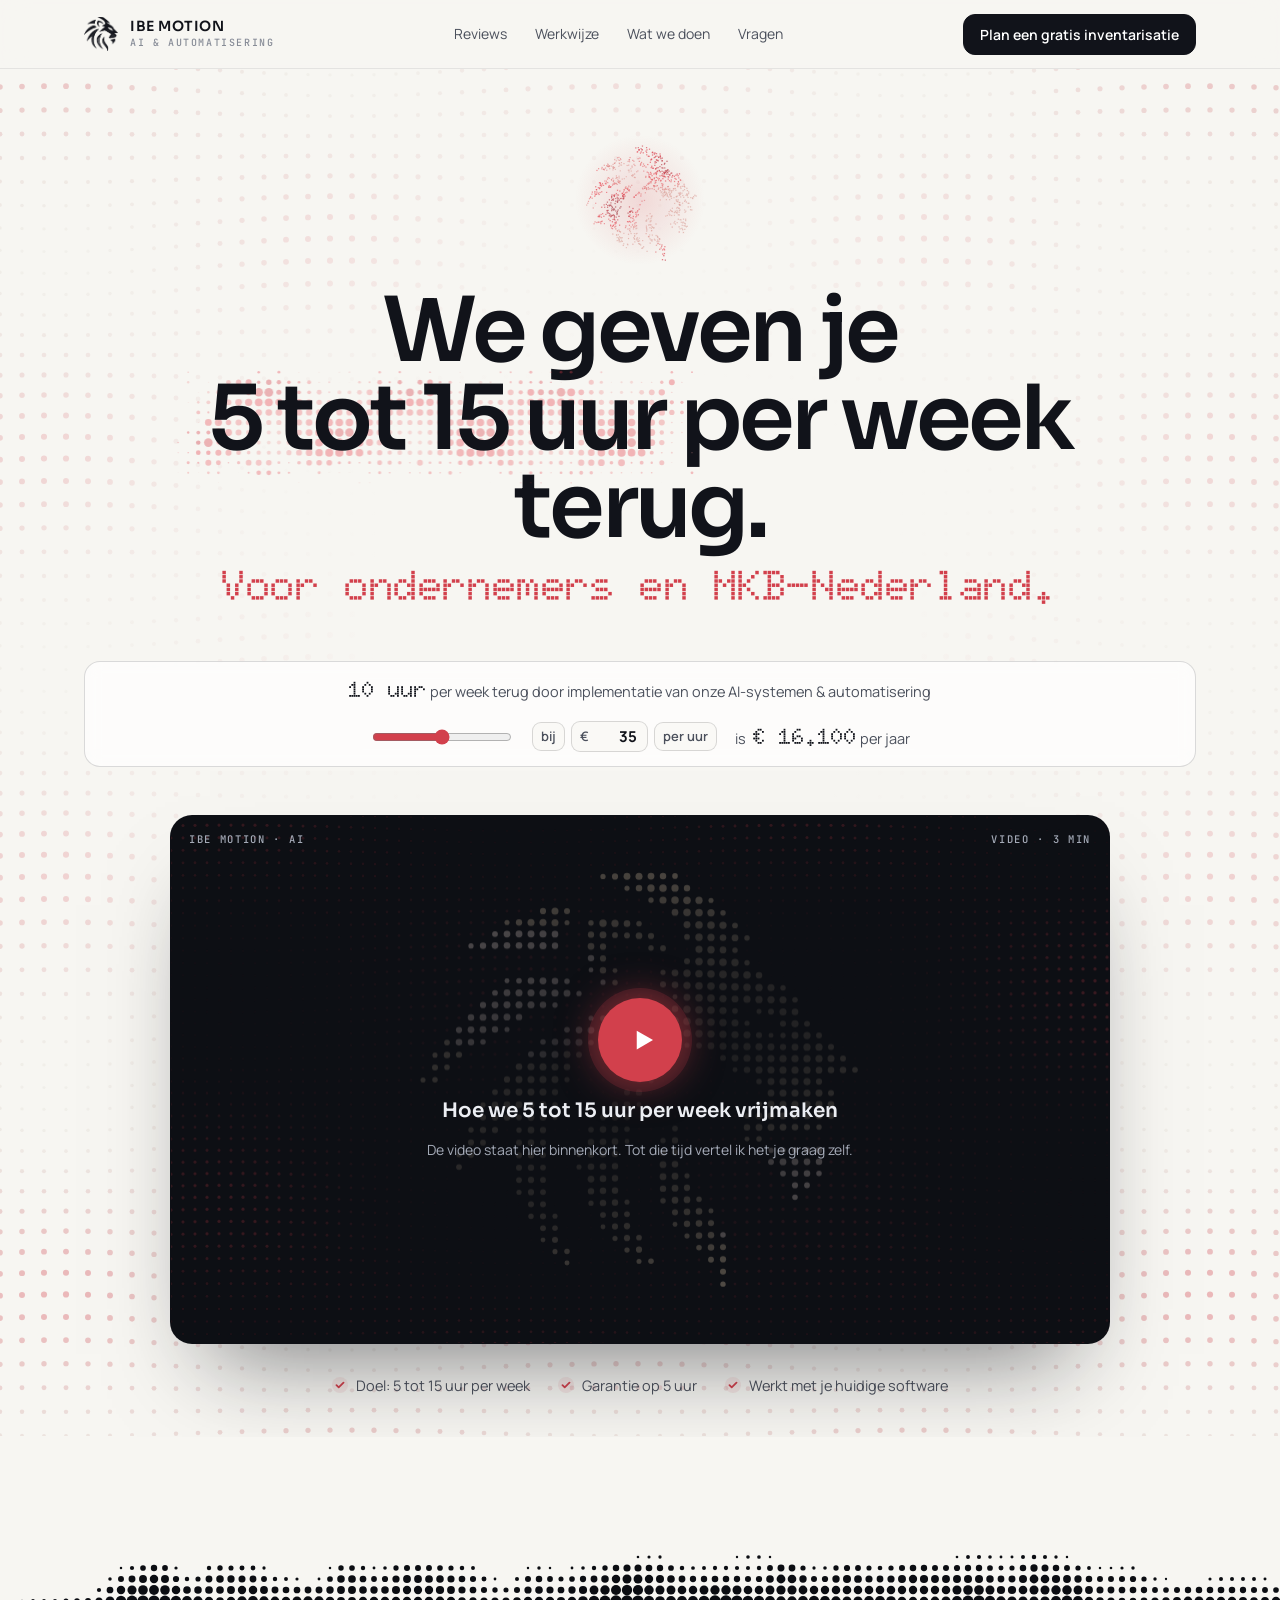
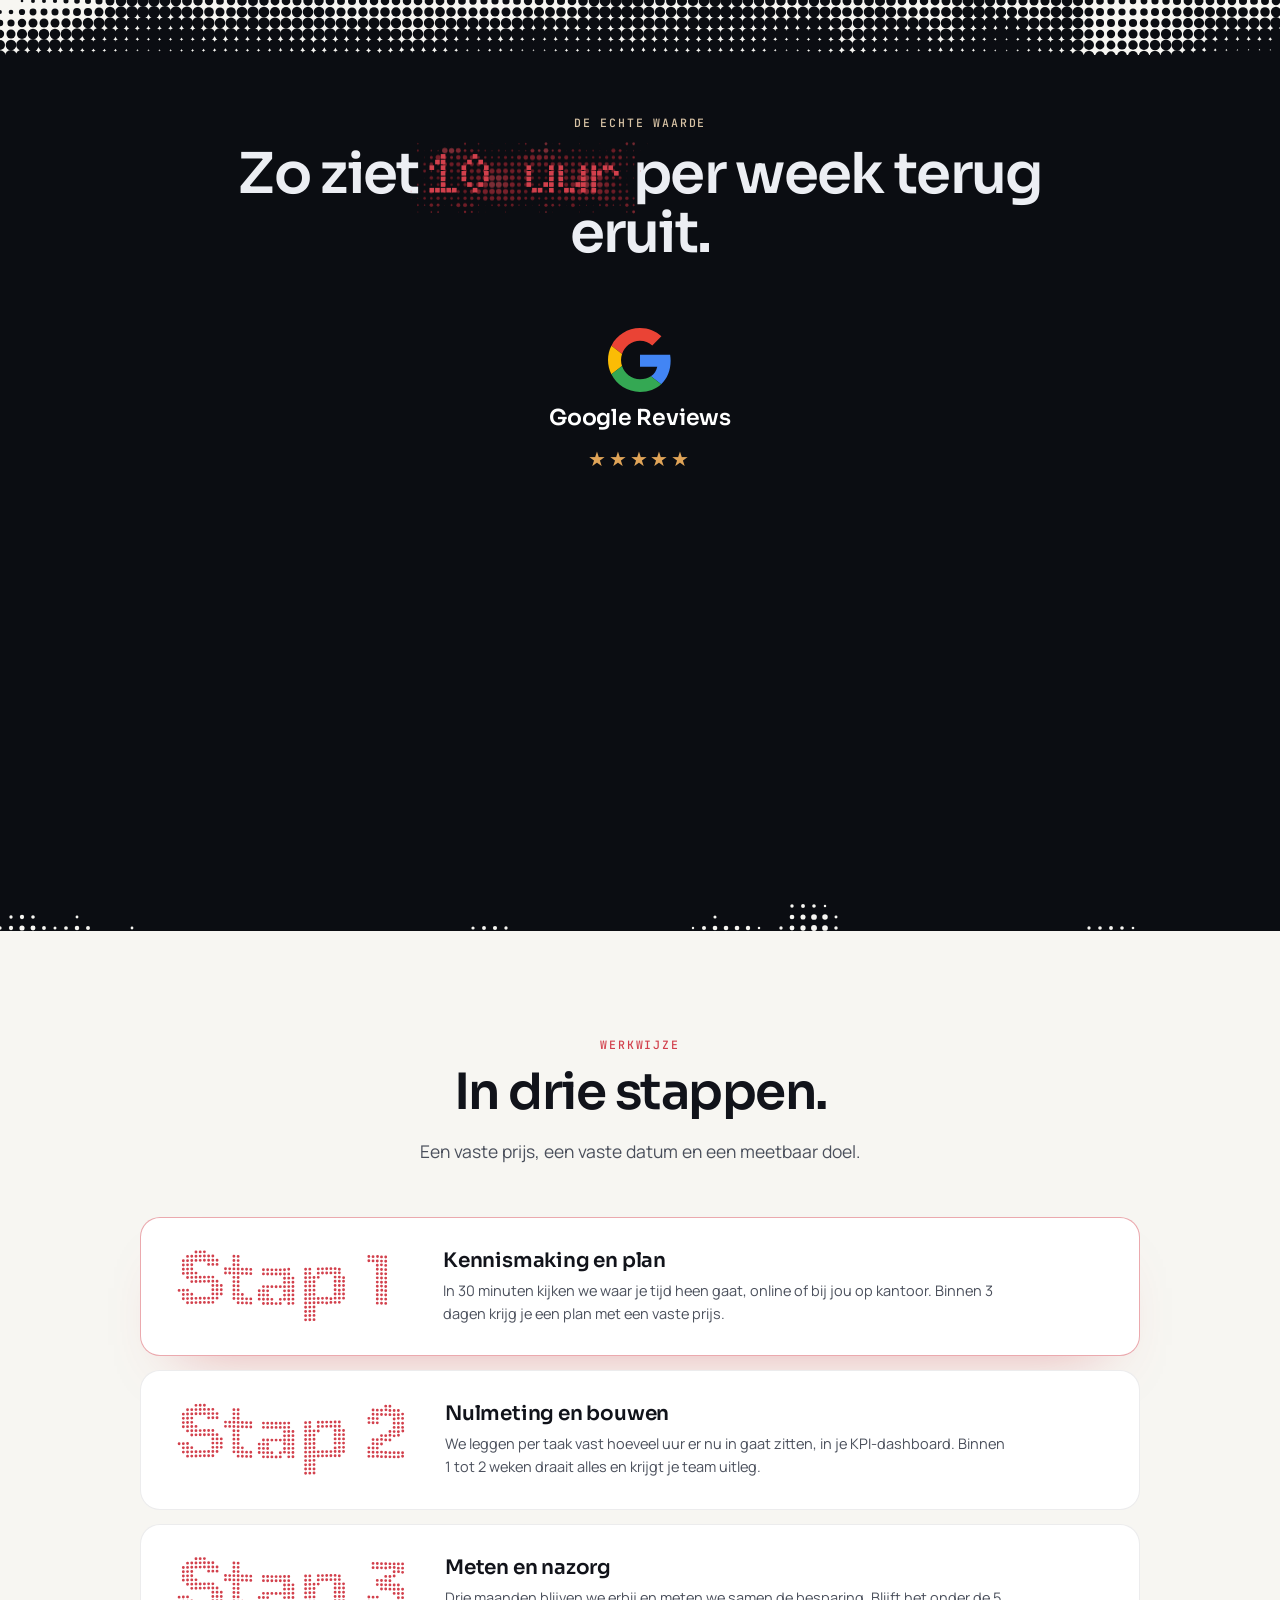
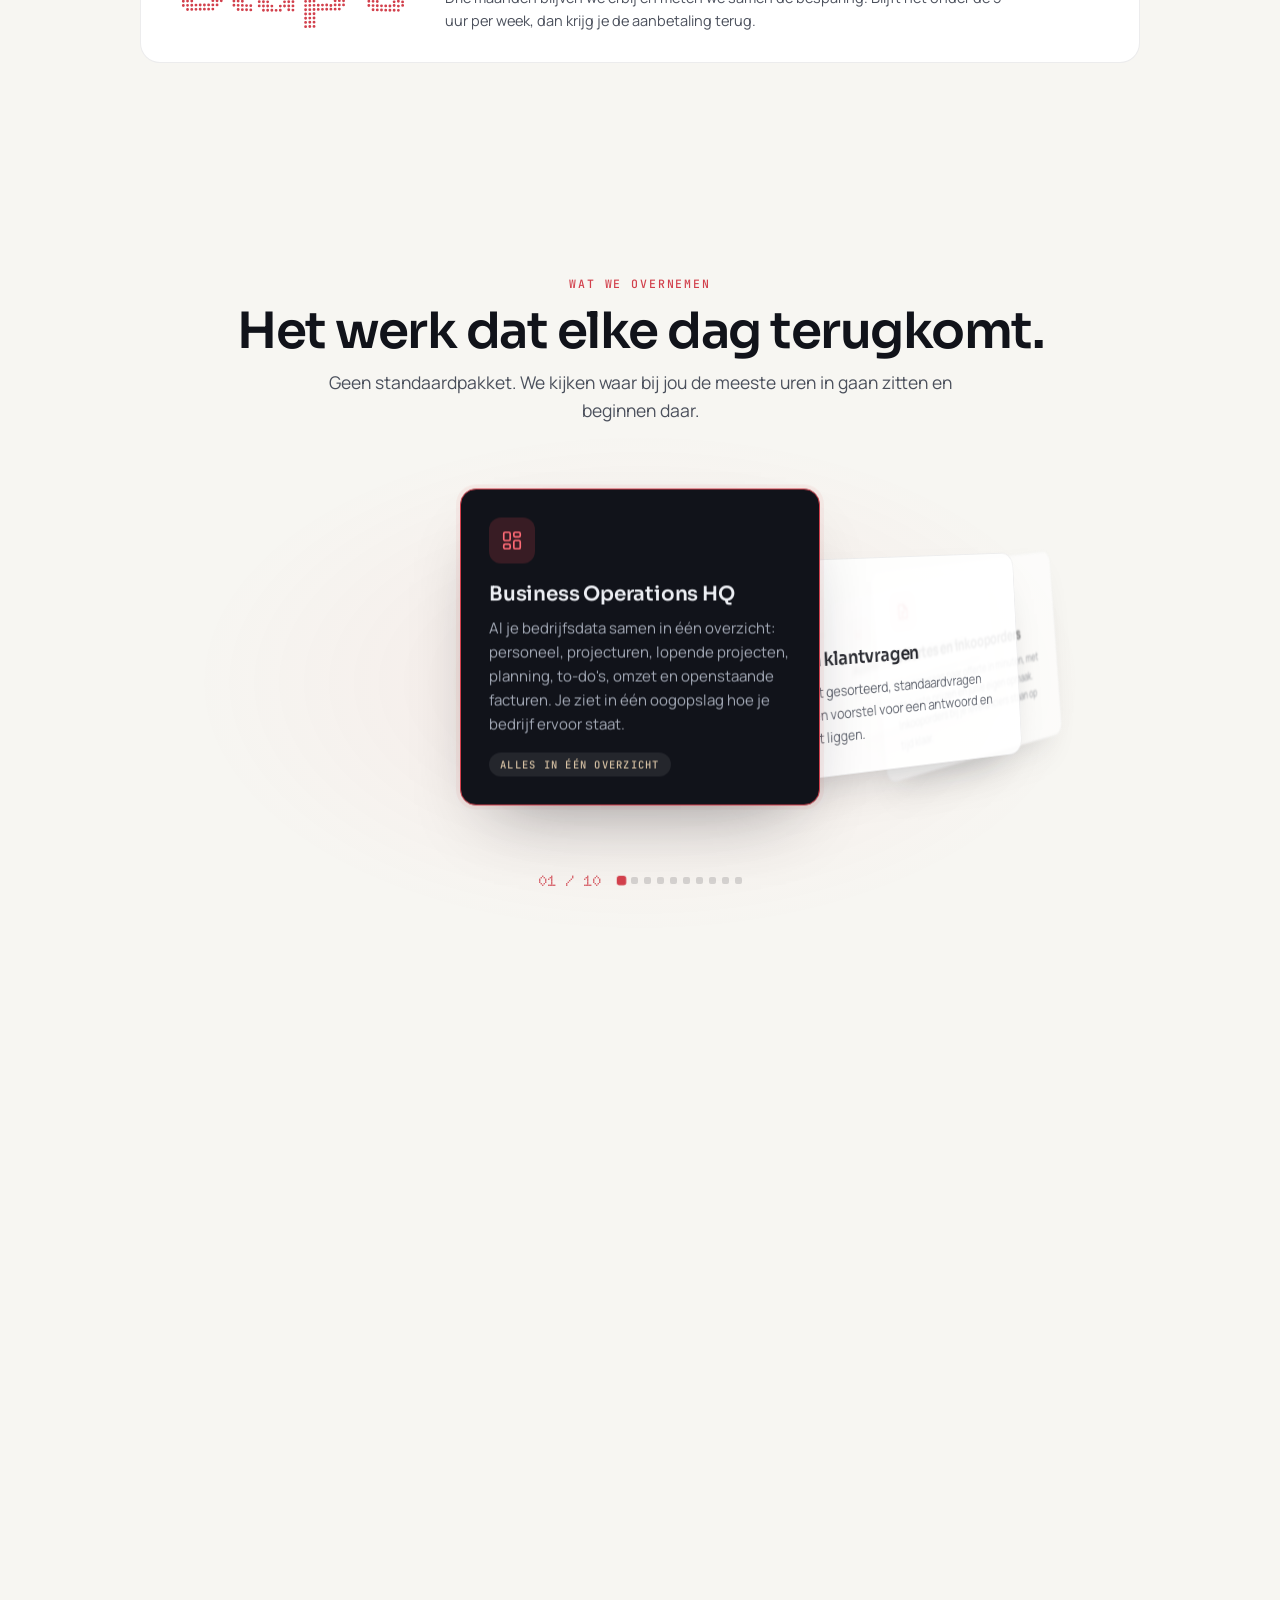
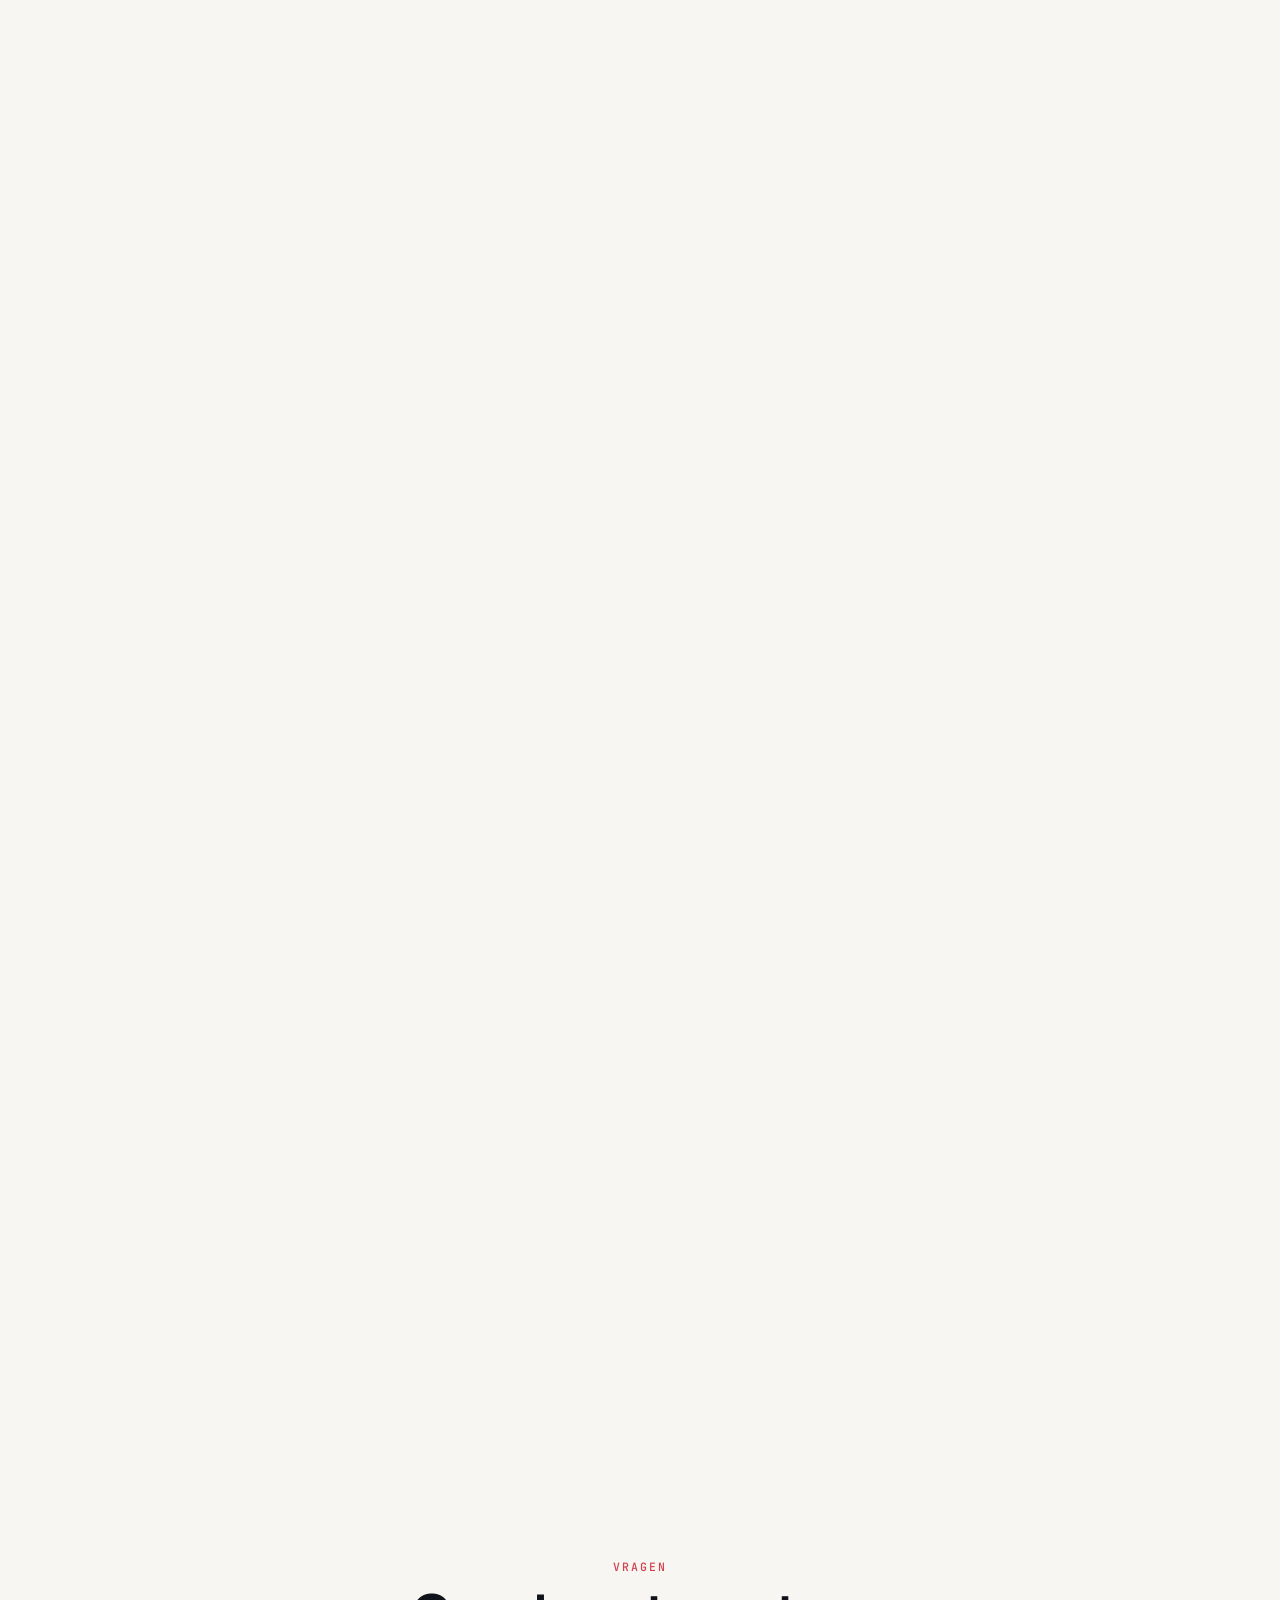
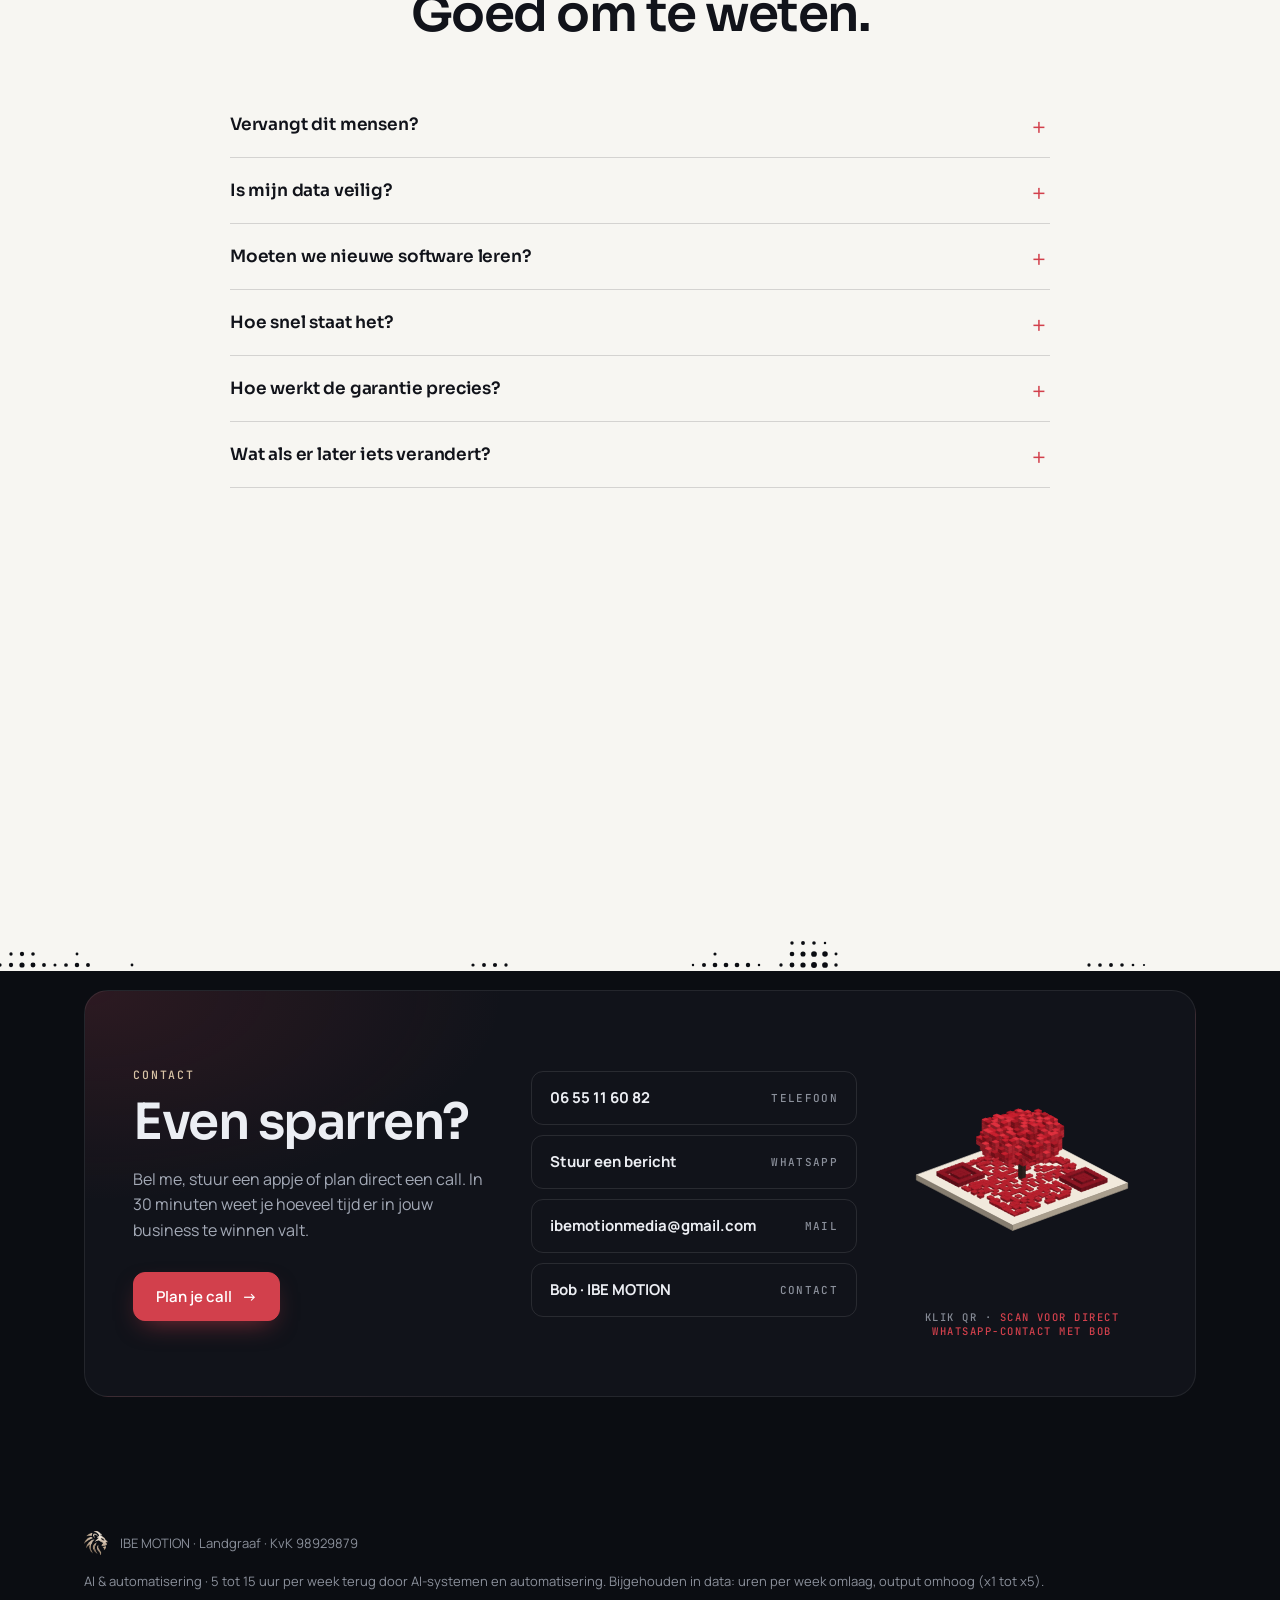
==== commit c170980b: "Preview: Klik QR, variant 2 zonder garantie- en kennismakingsblok" ====
--- a/ai-preview-2/index.html
+++ b/ai-preview-2/index.html
@@ -11,9 +11,9 @@
   <link rel="preconnect" href="https://fonts.googleapis.com">
   <link rel="preconnect" href="https://fonts.gstatic.com" crossorigin>
   <link href="https://fonts.googleapis.com/css2?family=Sora:wght@400;500;600;700&family=Manrope:wght@400;500;600;700&family=Doto:wght@600;800;900&family=JetBrains+Mono:wght@500;600&display=swap" rel="stylesheet">
-  <link rel="stylesheet" href="css/ai.css?v=20261104b">
-  <link rel="stylesheet" href="css/ibe-form.css?v=20261104b">
-  <link rel="stylesheet" href="css/ibe-fx.css?v=20261104b">
+  <link rel="stylesheet" href="css/ai.css?v=20261104c">
+  <link rel="stylesheet" href="css/ibe-form.css?v=20261104c">
+  <link rel="stylesheet" href="css/ibe-fx.css?v=20261104c">
 </head>
 <body>
 
@@ -24,7 +24,7 @@
       <a href="#waarde">Reviews</a><a href="#werkwijze">Werkwijze</a><a href="#wat">Wat we doen</a><a href="#faq">Vragen</a>
     </div>
     <div class="nav-r">
-      <a class="btn primary cta-pulse" href="#start" id="nav-cta" data-land data-i="nav.cta">Plan een gratis inventarisatie</a>
+      <a class="btn primary cta-pulse" href="#contact" id="nav-cta" data-land data-i="nav.cta">Plan een gratis inventarisatie</a>
     </div>
   </div>
 </nav>
@@ -136,37 +136,6 @@
   </div>
 </section>
 
-<section style="padding-top:20px">
-  <div class="wrap">
-    <div class="guarantee rv" data-land>
-      <div class="seal"><span data-i="gar.seal"><b>5</b>UUR PER<br>WEEK</span></div>
-      <div>
-        <h3 data-i="gar.title">Halen we geen vijf uur per week met onze systemen, dan krijg je <span class="hl">de aanbetaling terug</span>.</h3>
-        <p data-i="gar.text">We meten het samen in je KPI-dashboard, vanaf de nulmeting. Blijft de besparing onder de 5 uur per week, dan krijg je je aanbetaling terug. Afhankelijk van de grootte van je bedrijf realiseren we gemiddeld 10 tot 15 uur besparing per week. Dit houden we bij in het KPI-dashboard met de 0-meting, zodat het gebaseerd is op data.</p>
-      </div>
-      <a class="btn red" href="#start" data-i="hero.cta2">Plan een kennismaking</a>
-    </div>
-  </div>
-</section>
-
-<section id="start" style="padding-top:40px">
-  <div class="wrap kn-grid">
-    <div class="rv">
-      <p class="kicker" data-i="st.kicker">Kennismaking</p>
-      <h2 data-i="st.title">Plan je kennismaking.</h2>
-      <p class="dim kn-text" data-i="st.sub">In 30 minuten kijken we waar je tijd heen gaat en wat er te winnen valt. Vrijblijvend, online of bij jou op kantoor. AI- en automatiseringstrajecten worden afgestemd op jouw bedrijf: je krijgt binnen 3 dagen een plan met een vaste prijs.</p>
-    </div>
-    <div class="kn-card rv" data-land>
-      <ul>
-        <li data-i="st.1">30 minuten, online of bij jou op kantoor</li>
-        <li data-i="st.2">Vrijblijvend</li>
-        <li data-i="st.3">Binnen 3 dagen een plan met een vaste prijs</li>
-      </ul>
-      <a class="btn red" href="#" data-call><span data-i="st.btn">Plan je kennismaking</span> <span class="arr">→</span></a>
-    </div>
-  </div>
-</section>
-
 <section id="faq" style="padding-top:20px">
   <div class="wrap">
     <div class="head center rv"><p class="kicker" data-i="fq.kicker">Vragen</p><h2 data-i="fq.title">Goed om te weten.</h2></div>
@@ -183,7 +152,7 @@
 
 <canvas class="fx-dither rise" data-mode="rise" data-top="#f7f6f2" data-bottom="#0b0d12" aria-hidden="true"></canvas>
 <div class="end-band dark">
-<section style="padding-top:20px">
+<section id="contact" style="padding-top:20px">
   <div class="wrap">
     <div class="contact has-qr rv" data-land>
       <div>
@@ -198,7 +167,7 @@
         <a data-c="mail" href="#"><b></b><span>Mail</span></a>
         <div><b>Bob · IBE MOTION</b><span>Contact</span></div>
       </div>
-      <div class="qr-tree" id="qr-tree" data-hint="kort"><canvas aria-label="QR-code naar WhatsApp"></canvas><p class="qr-hint" data-i="ct.qr">Klik · <b>scan voor direct WhatsApp-contact met Bob</b></p></div>
+      <div class="qr-tree" id="qr-tree" data-hint="kort"><canvas aria-label="QR-code naar WhatsApp"></canvas><p class="qr-hint" data-i="ct.qr">Klik QR · <b>scan voor direct WhatsApp-contact met Bob</b></p></div>
     </div>
   </div>
 </section>
@@ -211,21 +180,21 @@
 </footer>
 </div>
 
-<script src="js/config.js?v=20261104b"></script>
-<script src="js/en.js?v=20261104b"></script>
-<script src="js/i18n.js?v=20261104b"></script>
-<script src="js/lion-mask.js?v=20261104b"></script>
-<script src="js/ibe-dots.js?v=20261104b"></script>
-<script src="js/ibe-fx.js?v=20261104b"></script>
-<script src="js/ibe-qr.js?v=20261104b"></script>
-<script src="js/jspdf.umd.min.js?v=20261104b"></script>
-<script src="js/ibe-form.js?v=20261104b"></script>
+<script src="js/config.js?v=20261104c"></script>
+<script src="js/en.js?v=20261104c"></script>
+<script src="js/i18n.js?v=20261104c"></script>
+<script src="js/lion-mask.js?v=20261104c"></script>
+<script src="js/ibe-dots.js?v=20261104c"></script>
+<script src="js/ibe-fx.js?v=20261104c"></script>
+<script src="js/ibe-qr.js?v=20261104c"></script>
+<script src="js/jspdf.umd.min.js?v=20261104c"></script>
+<script src="js/ibe-form.js?v=20261104c"></script>
 <script>
 const T = IBEI18n.t; // T('Nederlands', 'English')
 
 
 window.__formData = null; // de intake staat niet meer op deze pagina; onboarding.html heeft zijn eigen formulier
 </script>
-<script src="js/ai.js?v=20261104b"></script>
+<script src="js/ai.js?v=20261104c"></script>
 </body>
 </html>
